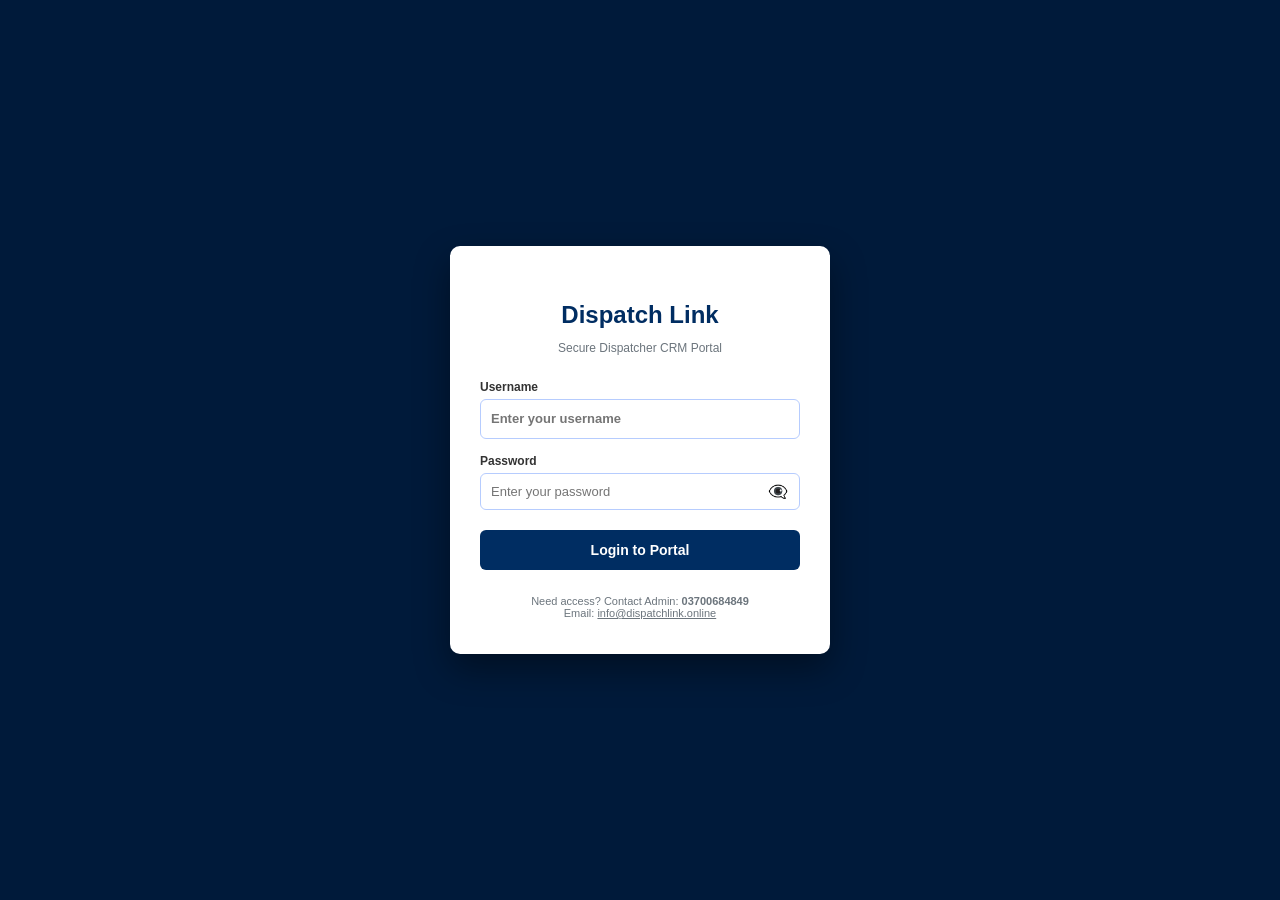
==== index.html @ d145a825 "Update index.html" ====
<!DOCTYPE html>
<html lang="en">
<head>
    <meta charset="UTF-8">
    <meta name="viewport" content="width=device-width, initial-scale=1.0, maximum-scale=1.0, user-scalable=no">
    <title>Dispatch Link | Enterprise CRM</title>
    <!-- Favicon Integration -->
    <link rel="icon" type="image/png" href="https://cdn.jsdelivr.net/gh/mrartist048/fmcsa-control@main/favicon.png">
    <link href="https://fonts.googleapis.com/css2?family=Plus+Jakarta+Sans:wght@400;500;600;700;800&display=swap" rel="stylesheet">
    <style>
        :root {
            --primary: #0284c7;
            --primary-dark: #0369a1;
            --slate-900: #0f172a;
            --slate-800: #1e293b;
            --slate-700: #334155;
            --slate-600: #475569;
            --slate-500: #64748b;
            --slate-200: #e2e8f0;
            --slate-100: #f1f5f9;
            --slate-50: #f8fafc;
            --success: #10b981;
            --danger: #ef4444;
            --warning: #f59e0b;
            --radius-sm: 8px;
            --radius-md: 12px;
            --radius-lg: 16px;
            --shadow-sm: 0 1px 2px 0 rgb(0 0 0 / 0.05);
            --shadow-md: 0 10px 15px -3px rgb(0 0 0 / 0.1), 0 4px 6px -4px rgb(0 0 0 / 0.1);
            --transition: all 0.2s cubic-bezier(0.4, 0, 0.2, 1);
            
            --bg-main: #f8fafc;
            --bg-card: #ffffff;
            --bg-sidebar: #0f172a;
            --text-main: #0f172a;
            --text-muted: #64748b;
            --border-color: #e2e8f0;
            --table-hover: #f1f5f9;
        }

        /* DARK MODE VARIABLES */
        body.dark-mode {
            --bg-main: #090d16;
            --bg-card: #131d31;
            --bg-sidebar: #060911;
            --text-main: #f8fafc;
            --text-muted: #94a3b8;
            --border-color: #1e293b;
            --table-hover: #1b2842;
        }

        * { box-sizing: border-box; }
        
        body { 
            font-family: 'Plus Jakarta Sans', system-ui, -apple-system, sans-serif; 
            background-color: var(--bg-main); 
            color: var(--text-main); 
            margin: 0; 
            padding: 0; 
            height: 100vh; 
            overflow: hidden; 
            transition: background-color 0.3s, color 0.3s;
        }

        .admin-layout { display: flex; height: 100vh; width: 100vw; overflow: hidden; }

        /* SIDEBAR NAVIGATION */
        .sidebar { 
            width: 260px; 
            background: var(--bg-sidebar); 
            color: white; 
            display: flex; 
            flex-direction: column; 
            flex-shrink: 0; 
            box-shadow: 4px 0 25px rgba(0,0,0,0.18); 
            z-index: 100; 
            transition: background-color 0.3s;
        }
        .sidebar-brand { 
            padding: 24px 20px; 
            border-bottom: 1px solid rgba(255,255,255,0.06); 
            display: flex;
            align-items: center;
            gap: 12px;
        }
        .sidebar-brand-logo {
            width: 36px; height: 36px; background: var(--primary); border-radius: 8px;
            display: flex; align-items: center; justify-content: center; font-weight: bold; font-size: 18px; color: white;
        }
        .sidebar-brand h2 { margin: 0; font-size: 16px; font-weight: 800; color: #ffffff; }
        .sidebar-brand span { font-size: 10.5px; color: #38bdf8; font-weight: 700; display: block; margin-top: 2px; text-transform: uppercase; }
        
        .sidebar-menu { padding: 20px 14px 10px 14px; display: flex; flex-direction: column; gap: 4px; overflow-y: auto; flex: 1; }
        .menu-label { font-size: 10px; text-transform: uppercase; letter-spacing: 1px; color: #64748b; padding: 0 12px 6px 12px; font-weight: 800; }
        
        .nav-btn { 
            background: transparent; color: #94a3b8; border: none; padding: 11px 14px; 
            text-align: left; font-size: 13px; font-weight: 600; border-radius: var(--radius-sm); 
            cursor: pointer; display: flex; align-items: center; gap: 10px; transition: var(--transition); width: 100%; 
        }
        .nav-btn:hover { background: rgba(255,255,255,0.05); color: #f8fafc; }
        .nav-btn.active { background: linear-gradient(135deg, var(--primary), var(--primary-dark)); color: white; box-shadow: 0 4px 12px rgba(2,132,199,0.3); font-weight: 700; }

        /* SIDEBAR CALLING STATS WIDGET */
        .sidebar-calling-stats {
            margin: 10px 14px 20px 14px; padding: 16px; background: rgba(255,255,255,0.03); 
            border-radius: var(--radius-sm); border: 1px solid rgba(255,255,255,0.06);
        }
        .sidebar-calling-stats h4 { margin: 0 0 10px 0; font-size: 11px; text-transform: uppercase; letter-spacing: 0.5px; color: #94a3b8; display: flex; justify-content: space-between; align-items: center; }
        .sidebar-stat-row { display: flex; justify-content: space-between; font-size: 12px; margin-bottom: 6px; color: #cbd5e1; font-weight: 500; }
        .sidebar-stat-row span:last-child { font-weight: 700; color: #ffffff; }

        /* MAIN WRAPPER */
        .main-wrapper { flex: 1; display: flex; flex-direction: column; background: var(--bg-main); overflow: hidden; width: 100%; transition: background-color 0.3s; }

        /* TOP HEADER PROFILE BAR */
        .top-header { 
            height: 72px; background: var(--bg-card); border-bottom: 1px solid var(--border-color); 
            display: flex; align-items: center; justify-content: space-between; padding: 0 28px; 
            box-shadow: var(--shadow-sm); flex-shrink: 0; transition: background-color 0.3s, border-color 0.3s;
            position: relative;
        }
        
        .profile-menu-container { position: relative; display: inline-block; }
        
        .profile-trigger-card { 
            display: flex; align-items: center; gap: 12px; background: var(--bg-main); 
            border: 1px solid var(--border-color); padding: 6px 14px 6px 8px; border-radius: 30px; 
            cursor: pointer; transition: var(--transition); 
        }
        .profile-trigger-card:hover { border-color: var(--primary); box-shadow: 0 0 0 3px rgba(2,132,199,0.1); }
        
        .user-avatar { width: 36px; height: 36px; background: var(--primary); color: white; border-radius: 50%; display: flex; align-items: center; justify-content: center; font-weight: 700; font-size: 14px; }
        .user-info .name { font-size: 13px; font-weight: 700; color: var(--text-main); display: flex; align-items: center; gap: 6px; }
        .user-info .role { font-size: 11px; color: var(--text-muted); font-weight: 600; }

        /* DROPDOWN MENU */
        .profile-dropdown-menu {
            display: none; position: absolute; right: 0; top: calc(100% + 8px); 
            background: var(--bg-card); border: 1px solid var(--border-color); 
            box-shadow: var(--shadow-md); border-radius: var(--radius-md); 
            width: 220px; z-index: 1000; overflow: hidden; padding: 6px; animation: fadeIn 0.2s ease-in-out;
        }
        .profile-dropdown-menu.show { display: block; }
        
        @keyframes fadeIn {
            from { opacity: 0; transform: translateY(-6px); }
            to { opacity: 1; transform: translateY(0); }
        }

        .dropdown-item {
            display: flex; align-items: center; gap: 10px; width: 100%; padding: 10px 12px;
            background: transparent; border: none; text-align: left; font-size: 13px; font-weight: 600;
            color: var(--text-main); border-radius: var(--radius-sm); cursor: pointer; transition: var(--transition);
        }
        .dropdown-item:hover { background: var(--table-hover); color: var(--primary); }
        .dropdown-item.danger { color: #dc2626; }
        .dropdown-item.danger:hover { background: #fee2e2; color: #dc2626; }
        .dropdown-divider { height: 1px; background: var(--border-color); margin: 6px 0; }

        /* BODY CONTENT */
        .admin-body { flex: 1; padding: 24px 28px; overflow-y: auto; background: var(--bg-main); transition: background-color 0.3s; }

        .section-title { font-size: 18px; font-weight: 800; color: var(--text-main); margin: 0 0 4px 0; letter-spacing: -0.3px; }
        .section-desc { font-size: 12.5px; color: var(--text-muted); margin: 0 0 20px 0; font-weight: 500; }

        /* SCANNER CARD & SETTINGS SECTION */
        .scanner-card, .settings-card {
            background: var(--bg-card); border: 1px solid var(--border-color); border-radius: var(--radius-md); padding: 20px 24px; box-shadow: var(--shadow-sm); margin-bottom: 20px; transition: background-color 0.3s, border-color 0.3s;
        }
        .scraper-control-bar { display: flex; align-items: flex-end; gap: 16px; margin-bottom: 16px; flex-wrap: wrap; }
        .input-field { display: flex; flex-direction: column; width: 220px; }
        label { margin-bottom: 6px; font-weight: 700; font-size: 12px; color: var(--text-main); }
        input[type="number"], input[type="text"], select, textarea { 
            width: 100%; padding: 10px 14px; border: 1.5px solid var(--border-color); border-radius: var(--radius-sm); 
            outline: none; font-size: 13.5px; font-weight: 600; color: var(--text-main); background: var(--bg-card); transition: var(--transition); 
        }
        input[type="number"], input[type="text"], select { height: 40px; }
        input:focus, select:focus, textarea:focus { border-color: var(--primary); box-shadow: 0 0 0 3px rgba(2, 132, 199, 0.12); }

        .btn-start { background-color: var(--primary); color: white; border: none; padding: 0 20px; height: 40px; border-radius: var(--radius-sm); font-weight: 700; cursor: pointer; transition: var(--transition); display: inline-flex; align-items: center; gap: 6px; font-size: 13.5px; }
        .btn-start:hover { background-color: var(--primary-dark); }
        .btn-stop { background-color: var(--danger); color: white; border: none; padding: 0 20px; height: 40px; border-radius: var(--radius-sm); font-weight: 700; cursor: pointer; display: none; }
        .btn-download { background-color: var(--success); color: white; border: none; padding: 0 20px; height: 40px; border-radius: var(--radius-sm); font-weight: 700; cursor: pointer; display: none; }

        .action-sub-links { display: flex; gap: 10px; margin-bottom: 16px; flex-wrap: wrap; }
        
        #status { font-weight: 600; font-size: 13px; padding: 12px 16px; background: var(--bg-card); border: 1px solid var(--border-color); border-radius: var(--radius-sm); color: var(--text-main); border-left: 4px solid var(--primary); }

        /* DATA TABLE CARD */
        .table-card {
            background: var(--bg-card); border: 1px solid var(--border-color); border-radius: var(--radius-md); box-shadow: var(--shadow-sm); overflow: hidden; margin-bottom: 30px; transition: background-color 0.3s, border-color 0.3s;
        }
        .table-responsive { width: 100%; overflow-x: auto; }
        table.table { width: 100%; border-collapse: collapse; text-align: left; white-space: nowrap; }
        th, td { padding: 14px 16px; border-bottom: 1px solid var(--border-color); font-size: 13px; vertical-align: middle; color: var(--text-main); }
        th { background-color: var(--border-color); color: var(--text-muted); font-weight: 700; text-transform: uppercase; letter-spacing: 0.5px; font-size: 11px; }
        tr:hover td { background-color: var(--table-hover); }

        .badge { padding: 4px 10px; border-radius: 20px; font-size: 11px; font-weight: 700; display: inline-block; text-transform: uppercase; }
        .badge-active { background-color: #dcfce7; color: #166534; border: 1px solid #bbf7d0; }

        /* REMARKS TEXTAREA STYLING */
        .remarks-input-field { 
            width: 100% !important; height: 38px !important; border: 1.5px solid var(--border-color) !important; border-radius: var(--radius-sm) !important; 
            padding: 6px 10px !important; font-size: 12px !important; background: var(--bg-card) !important; color: var(--text-main) !important; resize: none !important;
            font-family: monospace !important; overflow: hidden !important; transition: height 0.25s ease-in-out, border-color 0.2s; 
        }
        .remarks-input-field:focus { height: 120px !important; border-color: var(--primary) !important; outline: none !important; overflow-y: auto !important; }

        /* FOOTER BRANDING */
        .app-footer {
            padding: 16px 28px; background: var(--bg-card); border-top: 1px solid var(--border-color); display: flex; justify-content: space-between; align-items: center; font-size: 12px; color: var(--text-muted); font-weight: 500; flex-shrink: 0; transition: background-color 0.3s;
        }

        /* SIDE DRAWERS */
        .side-drawer {
            position: fixed; top: 0; right: -420px; width: 400px; height: 100%; background: var(--bg-card); color: var(--text-main); box-shadow: -5px 0 25px rgba(0,0,0,0.15); z-index: 999999; transition: right 0.3s cubic-bezier(0.4, 0, 0.2, 1); padding: 24px; box-sizing: border-box; display: flex; flex-direction: column;
        }
        .side-drawer.open { right: 0; }
    </style>
</head>
<body>

<div class="admin-layout">
    <!-- SIDEBAR NAVIGATION MENU -->
    <div class="sidebar">
        <div class="sidebar-brand">
            <div class="sidebar-brand-logo">DL</div>
            <div>
                <h2>Dispatch Link</h2>
                <span>Lead Processor & CRM</span>
            </div>
        </div>

        <div class="sidebar-menu">
            <div class="menu-label">Main Menu</div>
            <button class="nav-btn active" onclick="switchTab('scannerTab')" id="menuScannerBtn"><span>🏠</span> Dashboard</button>
            <button class="nav-btn" onclick="switchTab('emailTemplatesTab')" id="menuEmailBtn"><span>✉️</span> Email Templates</button>
            <button class="nav-btn" onclick="toggleHistoryDrawerCustom()"><span>📜</span> History</button>
            <button class="nav-btn" onclick="toggleFollowUpDrawerCustom()"><span>📅</span> Follow-Ups</button>
            <button class="nav-btn" onclick="switchTab('settingsTab')" id="menuSettingsBtn"><span>⚙️</span> Settings</button>
        </div>

        <!-- SIDEBAR CALLING STATS WIDGET -->
        <div class="sidebar-calling-stats">
            <h4><span>📞 Shift Calling Summary</span> <button onclick="openCallingDetailModal()" style="background:none; border:none; color:#38bdf8; cursor:pointer; font-size:11px; font-weight:bold;">View</button></h4>
            <div class="sidebar-stat-row"><span>Total Calls Today:</span> <span id="sidebarTotalCallsCount">0</span></div>
            <div class="sidebar-stat-row"><span>Status:</span> <span style="color: #4ade80;">Active Shift</span></div>
        </div>
    </div>

    <!-- MAIN WRAPPER CONTAINER -->
    <div class="main-wrapper">
        <!-- TOP PROFILE & PREMIUM DROPDOWN BAR -->
        <div class="top-header">
            <div style="font-size: 14px; font-weight: 700; color: var(--text-muted);">
                Enterprise Dispatch CRM
            </div>

            <!-- PREMIUM PROFILE DROPDOWN MENU -->
            <div class="profile-menu-container">
                <div class="profile-trigger-card" onclick="toggleProfileDropdown(event)">
                    <div class="user-avatar" id="sidebarAvatarIcon">N</div>
                    <div class="user-info">
                        <div class="name"><span id="sidebarAgentName">Agent</span> ▾</div>
                        <div class="role">Active Dispatcher</div>
                    </div>
                </div>

                <div id="profileDropdownMenu" class="profile-dropdown-menu">
                    <button class="dropdown-item" onclick="switchTab('settingsTab'); closeProfileDropdown();">
                        <span>⚙️</span> Account Settings
                    </button>
                    <button class="dropdown-item" onclick="openAdminPanelPrompt(); closeProfileDropdown();">
                        <span>👑</span> Admin Panel
                    </button>
                    <div class="dropdown-divider"></div>
                    <button class="dropdown-item danger" onclick="logoutUser(); closeProfileDropdown();">
                        <span>🚪</span> Secure Logout
                    </button>
                </div>
            </div>
        </div>

        <!-- DASHBOARD BODY CONTENT -->
        <div class="admin-body">
            
            <!-- TAB 1: SCANNER & DASHBOARD -->
            <div id="scannerTabContent">
                <h1 class="section-title">MC Range Scanner</h1>
                <p class="section-desc">Scan and manage MC numbers with advanced filtering and CRM tools.</p>

                <!-- SCANNER CARD -->
                <div class="scanner-card">
                    <div class="scraper-control-bar">
                        <div class="input-field">
                            <label>Starting MC Number</label>
                            <input type="number" id="startMc" value="0">
                        </div>
                        <div class="input-field">
                            <label>Ending MC Number</label>
                            <input type="number" id="endMc" value="0">
                        </div>
                        <div>
                            <button class="btn-start" id="startBtn" onclick="startScraping()"><span>🚀</span> Start Scanning</button>
                            <button class="btn-stop" id="stopBtn" onclick="stopScraping()" style="display:none;"><span>⏹️</span> Stop</button>
                        </div>
                    </div>

                    <div class="action-sub-links">
                        <button class="sub-link-btn btn-download" id="downloadBtn" onclick="downloadCSV()"><span>📥</span> Download Excel/CSV</button>
                    </div>

                    <div id="status">Status: Enter range and click Start.</div>
                </div>

                <!-- ADVANCED FILTER TOOLBAR -->
                <div id="advancedFilterInjector"></div>

                <!-- EMAIL PROPOSAL PANEL INJECTOR -->
                <div id="emailProposalInjector"></div>

                <!-- DATA TABLE CARD -->
                <div class="table-card">
                    <div class="table-responsive">
                        <table class="table">
                            <thead>
                                <tr>
                                    <th>MC Number</th>
                                    <th>USDOT</th>
                                    <th>Company Name</th>
                                    <th>Entity Type</th>
                                    <th>Operating Status</th>
                                    <th>Phone</th>
                                    <th>Address</th>
                                    <th>Email</th>
                                    <th>Power Units</th>
                                    <th id="vehicleTypeHeaderCol">Vehicles</th>
                                    <th id="remarksHeaderCol" class="remarks-cell-container">Remarks</th>
                                    <th id="followUpHeaderCol">Action</th>
                                </tr>
                            </thead>
                            <tbody id="resultsTable">
                                <tr><td colspan="12" style="text-align:center; color:var(--text-muted); padding: 30px; font-style: italic;">No data loaded yet.</td></tr>
                            </tbody>
                        </table>
                    </div>
                </div>
            </div>

            <!-- TAB 2: EMAIL TEMPLATES TAB -->
            <div id="emailTemplatesTabContent" style="display: none;">
                <h1 class="section-title">Email Proposal Templates</h1>
                <p class="section-desc">Manage and save professional email proposals to send directly to carriers and dispatch leads.</p>

                <div class="settings-card" style="max-width: 800px;">
                    <h3 style="margin-top: 0; color: var(--primary); font-size: 16px; border-bottom: 1px solid var(--border-color); padding-bottom: 10px;">✉️ Setup Dispatch Proposal Template</h3>
                    
                    <div style="margin-bottom: 16px;">
                        <label for="emailTemplateSubject">Email Subject Line:</label>
                        <input type="text" id="emailTemplateSubject" placeholder="e.g., Profitable Truck Dispatch Services for [Company Name]" style="margin-top: 6px;">
                    </div>

                    <div style="margin-bottom: 16px;">
                        <label for="emailTemplateBody">Email Message Body:</label>
                        <textarea id="emailTemplateBody" rows="7" placeholder="Write your proposal here... Use tags like {company_name}, {mc_number}, {phone}" style="margin-top: 6px; resize: vertical; font-family: inherit;"></textarea>
                    </div>

                    <div style="display: flex; gap: 10px;">
                        <button onclick="saveCustomEmailTemplate()" class="btn-start" style="height: 38px; font-size: 13px;">Save Template</button>
                        <button onclick="loadDefaultEmailTemplate()" style="background: var(--slate-600); color: white; border: none; padding: 0 16px; height: 38px; border-radius: var(--radius-sm); font-weight: bold; cursor: pointer; font-size: 13px;">Reset Default</button>
                    </div>
                </div>
            </div>

            <!-- TAB 3: SETTINGS PANEL -->
            <div id="settingsTabContent" style="display: none;">
                <h1 class="section-title">App Settings & Preferences</h1>
                <p class="section-desc">Customize your agent profile, display themes, and workspace preferences.</p>

                <div class="settings-card" style="max-width: 600px;">
                    <h3 style="margin-top: 0; color: var(--primary); font-size: 16px; border-bottom: 1px solid var(--border-color); padding-bottom: 10px;">👤 Agent Profile Settings</h3>
                    <div style="margin-bottom: 16px;">
                        <label for="agentNameInput">Agent Name:</label>
                        <input type="text" id="agentNameInput" placeholder="Enter your full name..." style="margin-top: 6px;">
                    </div>
                    <button onclick="saveAgentProfileSettings()" class="btn-start" style="height: 38px; font-size: 13px;">Save Name</button>
                </div>

                <div class="settings-card" style="max-width: 600px; margin-top: 20px;">
                    <h3 style="margin-top: 0; color: var(--primary); font-size: 16px; border-bottom: 1px solid var(--border-color); padding-bottom: 10px;">🎨 Theme Appearance</h3>
                    <div style="display: flex; align-items: center; justify-content: space-between; margin-top: 14px;">
                        <div>
                            <div style="font-weight: 700; font-size: 14px;">Dark Mode Theme</div>
                            <div style="font-size: 12px; color: var(--text-muted);">Switch between light and dark UI themes for comfortable night dispatching.</div>
                        </div>
                        <button onclick="toggleDarkModeTheme()" id="darkModeToggleBtn" style="background: var(--primary); color: white; border: none; padding: 10px 18px; border-radius: var(--radius-sm); font-weight: bold; cursor: pointer; font-size: 13px;">🌙 Enable Dark Mode</button>
                    </div>
                </div>
            </div>

        </div>

        <!-- FOOTER BAR -->
        <div class="app-footer">
            <span>© 2026 Dispatch Link. All rights reserved.</span>
            <span id="devCreditTag">Developed by <b>Mr. Nauman (Ph: 03700684849)</b></span>
        </div>
    </div>
</div>

<!-- HISTORY DRAWER -->
<div id="dlHistoryDrawer" class="side-drawer">
    <div style="display: flex; justify-content: space-between; align-items: center; border-bottom: 2px solid var(--primary); padding-bottom: 12px; margin-bottom: 15px;">
        <h3 style="color: var(--primary); margin: 0; font-size: 18px;">Saved Sheets History</h3>
        <button onclick="toggleHistoryDrawerCustom()" style="background: none; border: none; font-size: 22px; cursor: pointer; color: var(--text-muted); font-weight: bold;">&times;</button>
    </div>
    <div id="drawerHistoryList" style="flex: 1; overflow-y: auto;">
        <div style="text-align:center; color:var(--text-muted); padding:30px; font-style:italic;">No saved sheet history found.</div>
    </div>
</div>

<!-- FOLLOW-UP DRAWER -->
<div id="dlFollowUpDrawer" class="side-drawer">
    <div style="display: flex; justify-content: space-between; align-items: center; border-bottom: 2px solid var(--info); padding-bottom: 12px; margin-bottom: 15px;">
        <h3 style="color: var(--info); margin: 0; font-size: 18px;">📅 Follow-Up Pipeline</h3>
        <button onclick="toggleFollowUpDrawerCustom()" style="background: none; border: none; font-size: 22px; cursor: pointer; color: var(--text-muted); font-weight: bold;">&times;</button>
    </div>
    <div style="display: flex; gap: 6px; margin-bottom: 8px;">
        <button onclick="filterFollowUpsByDate('today')" id="fubtnToday" style="flex: 1; background: var(--info); color: white; border: none; padding: 6px; font-size: 11px; font-weight: bold; border-radius: 4px; cursor: pointer;">📅 Today</button>
        <button onclick="filterFollowUpsByDate('all')" id="fubtnAll" style="flex: 1; background: #e2eafc; color: var(--primary); border: 1px solid #b6ccfe; padding: 6px; font-size: 11px; font-weight: bold; border-radius: 4px; cursor: pointer;">📋 All</button>
    </div>
    <div style="display: flex; gap: 6px; margin-bottom: 10px; align-items: center;">
        <input type="text" id="followUpSearchInput" placeholder="🔍 Search MC, Name, Phone..." style="flex: 1; padding: 8px; font-size: 12px; border: 1.5px solid var(--border-color); border-radius: var(--radius-sm); background: var(--bg-card); color: var(--text-main);" oninput="renderFollowUpItems()">
        <button onclick="clearFollowUpFilters()" style="background: #e2eafc; border: 1px solid #b6ccfe; color: var(--primary); padding: 7px 10px; font-size: 11px; font-weight: bold; border-radius: 4px; cursor: pointer;" title="Clear Filters">🔄</button>
    </div>
    <div style="margin-bottom: 12px;">
        <button onclick="downloadFollowUpsCSV()" style="background: var(--success); color: white; border: none; padding: 6px 14px; font-weight: bold; font-size: 12px; border-radius: var(--radius-sm); cursor: pointer; width: 100%;">📥 Download Follow-Ups Sheet</button>
    </div>
    <div id="drawerFollowUpList" style="flex: 1; overflow-y: auto;">
        <div style="text-align:center; color:var(--text-muted); padding:30px; font-style:italic;">No active follow-up leads found.</div>
    </div>
</div>

<!-- FLOATING NAV BUTTONS -->
<div id="dlFloatingNavPanel" style="position: fixed; bottom: 30px; right: 30px; z-index: 999999; display: flex; flex-direction: column; gap: 10px;">
    <button id="dlScrollUpBtn" onclick="scrollToTopScreen()" title="Scroll to Top" style="background: var(--primary); color: white; border: none; width: 45px; height: 45px; border-radius: 50%; box-shadow: 0 6px 16px rgba(2,132,199,0.35); cursor: pointer; font-size: 18px; font-weight: bold; display: none; align-items: center; justify-content: center;">⬆️</button>
    <button id="dlScrollDownBtn" onclick="scrollToLastCalledLead()" title="Scroll to Last Called Lead" style="background: #17a2b8; color: white; border: none; width: 45px; height: 45px; border-radius: 50%; box-shadow: 0 6px 16px rgba(23,162,184,0.35); cursor: pointer; font-size: 18px; font-weight: bold; display: none; align-items: center; justify-content: center;">⬇️</button>
</div>

<script>
    function switchTab(tabId) {
        document.getElementById('scannerTabContent').style.display = tabId === 'scannerTab' ? 'block' : 'none';
        document.getElementById('emailTemplatesTabContent').style.display = tabId === 'emailTemplatesTab' ? 'block' : 'none';
        document.getElementById('settingsTabContent').style.display = tabId === 'settingsTab' ? 'block' : 'none';
        
        document.getElementById('menuScannerBtn').classList.toggle('active', tabId === 'scannerTab');
        document.getElementById('menuEmailBtn').classList.toggle('active', tabId === 'emailTemplatesTab');
        document.getElementById('menuSettingsBtn').classList.toggle('active', tabId === 'settingsTab');
    }

    // Custom Robust Drawer Toggle Handlers
    function toggleHistoryDrawerCustom() {
        const drawer = document.getElementById('dlHistoryDrawer');
        drawer.classList.toggle('open');
        // Also call original core function if available
        if(typeof toggleHistoryDrawer === 'function' && drawer.classList.contains('open')) {
            try { toggleHistoryDrawer(); } catch(e){}
        }
        checkHistoryContent();
    }

    function toggleFollowUpDrawerCustom() {
        const drawer = document.getElementById('dlFollowUpDrawer');
        drawer.classList.toggle('open');
        if(typeof toggleFollowUpDrawer === 'function' && drawer.classList.contains('open')) {
            try { toggleFollowUpDrawer(); } catch(e){}
        }
        checkFollowUpContent();
    }

    function checkHistoryContent() {
        const historyList = document.getElementById('drawerHistoryList');
        if(historyList && historyList.children.length === 0) {
            historyList.innerHTML = `<div style="text-align:center; color:var(--text-muted); padding:30px; font-style:italic;">No saved sheet history found.</div>`;
        }
    }

    function checkFollowUpContent() {
        const fuList = document.getElementById('drawerFollowUpList');
        if(fuList && fuList.children.length === 0) {
            fuList.innerHTML = `<div style="text-align:center; color:var(--text-muted); padding:30px; font-style:italic;">No active follow-up leads found.</div>`;
        }
    }

    function toggleDarkModeTheme() {
        const isDark = document.body.classList.toggle('dark-mode');
        const btn = document.getElementById('darkModeToggleBtn');
        if(btn) btn.textContent = isDark ? '☀️ Enable Light Mode' : '🌙 Enable Dark Mode';
        localStorage.setItem('dispatchLinkDarkMode', isDark ? 'enabled' : 'disabled');
    }

    function saveAgentProfileSettings() {
        const nameVal = document.getElementById('agentNameInput').value.trim();
        if(nameVal) {
            document.getElementById('sidebarAgentName').textContent = nameVal;
            document.getElementById('sidebarAvatarIcon').textContent = nameVal.charAt(0).toUpperCase();
            localStorage.setItem('dispatchLinkAgentName', nameVal);
            alert('Agent name updated successfully!');
        } else {
            alert('Please enter a valid name.');
        }
    }

    function saveCustomEmailTemplate() {
        const subject = document.getElementById('emailTemplateSubject').value;
        const body = document.getElementById('emailTemplateBody').value;
        localStorage.setItem('dispatchLinkEmailSubject', subject);
        localStorage.setItem('dispatchLinkEmailBody', body);
        alert('Email proposal template saved successfully!');
    }

    function loadDefaultEmailTemplate() {
        const defaultSub = "Profitable Truck Dispatch Services & High Paying Loads";
        const defaultBody = "Hello,\n\nWe noticed your MC number and would love to help you find top-paying loads with minimal hassle. Let's grow your trucking business together.\n\nBest Regards,\nDispatch Team";
        document.getElementById('emailTemplateSubject').value = defaultSub;
        document.getElementById('emailTemplateBody').value = defaultBody;
        saveCustomEmailTemplate();
    }

    // Profile Dropdown Toggle Logic
    function toggleProfileDropdown(event) {
        event.stopPropagation();
        const menu = document.getElementById('profileDropdownMenu');
        menu.classList.toggle('show');
    }

    function closeProfileDropdown() {
        const menu = document.getElementById('profileDropdownMenu');
        if(menu) menu.classList.remove('show');
    }

    window.addEventListener('click', () => {
        closeProfileDropdown();
    });

    window.addEventListener('DOMContentLoaded', () => {
        if(localStorage.getItem('dispatchLinkDarkMode') === 'enabled') {
            document.body.classList.add('dark-mode');
            const btn = document.getElementById('darkModeToggleBtn');
            if(btn) btn.textContent = '☀️ Enable Light Mode';
        } else {
            document.body.classList.remove('dark-mode');
            const btn = document.getElementById('darkModeToggleBtn');
            if(btn) btn.textContent = '🌙 Enable Dark Mode';
        }

        const savedName = localStorage.getItem('dispatchLinkAgentName');
        if(savedName) {
            document.getElementById('sidebarAgentName').textContent = savedName;
            document.getElementById('sidebarAvatarIcon').textContent = savedName.charAt(0).toUpperCase();
            const nameInput = document.getElementById('agentNameInput');
            if(nameInput) nameInput.value = savedName;
        }

        const savedSub = localStorage.getItem('dispatchLinkEmailSubject');
        const savedBody = localStorage.getItem('dispatchLinkEmailBody');
        if(savedSub && savedBody) {
            document.getElementById('emailTemplateSubject').value = savedSub;
            document.getElementById('emailTemplateBody').value = savedBody;
        } else {
            loadDefaultEmailTemplate();
        }
    });
</script>
<script src="scraper-core.js"></script>
</body>
</html>
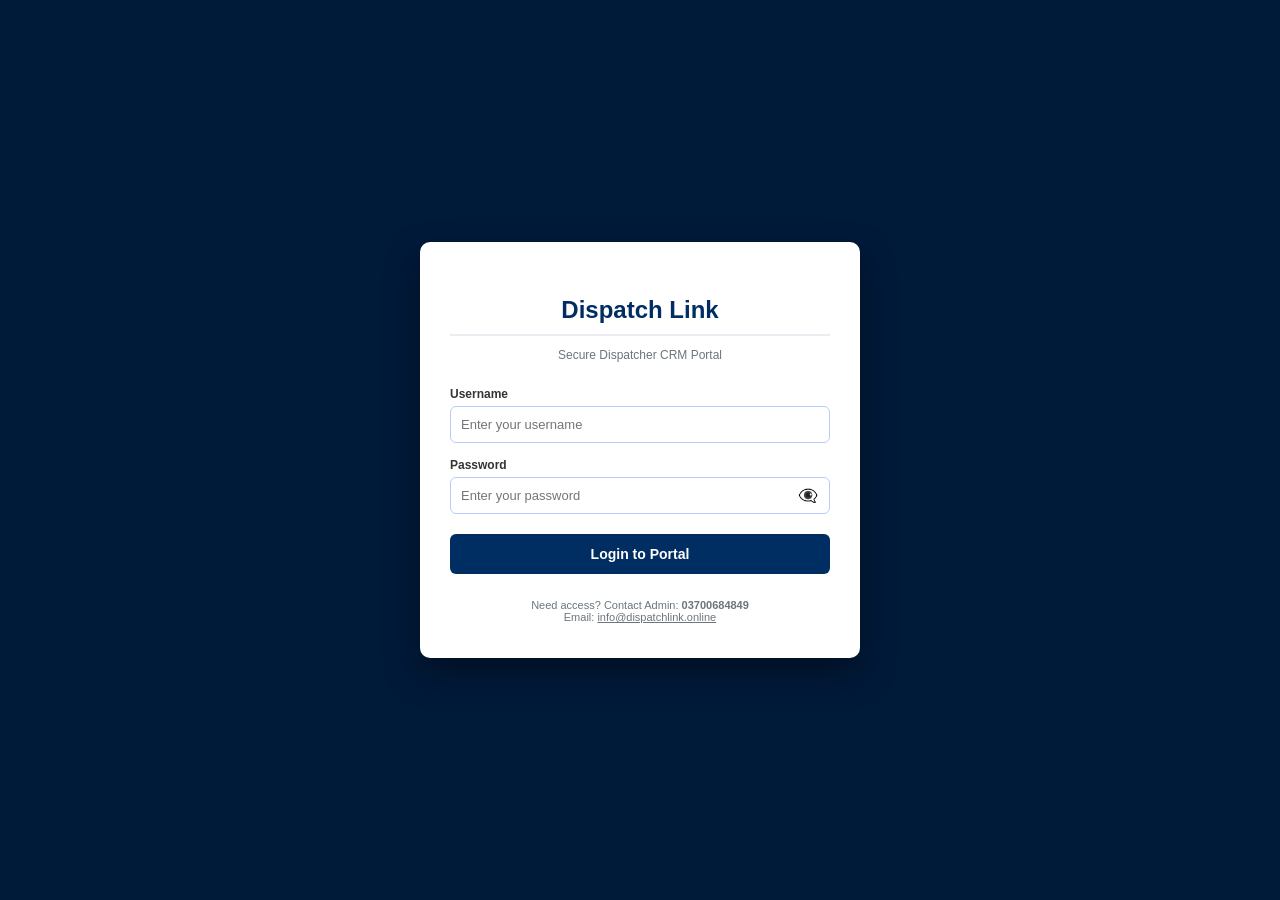
==== commit 2b17f42a: "Update index.html" ====
--- a/index.html
+++ b/index.html
@@ -2,578 +2,69 @@
 <html lang="en">
 <head>
     <meta charset="UTF-8">
-    <meta name="viewport" content="width=device-width, initial-scale=1.0, maximum-scale=1.0, user-scalable=no">
-    <title>Dispatch Link | Enterprise CRM</title>
-    <!-- Favicon Integration -->
-    <link rel="icon" type="image/png" href="https://cdn.jsdelivr.net/gh/mrartist048/fmcsa-control@main/favicon.png">
-    <link href="https://fonts.googleapis.com/css2?family=Plus+Jakarta+Sans:wght@400;500;600;700;800&display=swap" rel="stylesheet">
+    <title>Dispatch Link</title>
     <style>
-        :root {
-            --primary: #0284c7;
-            --primary-dark: #0369a1;
-            --slate-900: #0f172a;
-            --slate-800: #1e293b;
-            --slate-700: #334155;
-            --slate-600: #475569;
-            --slate-500: #64748b;
-            --slate-200: #e2e8f0;
-            --slate-100: #f1f5f9;
-            --slate-50: #f8fafc;
-            --success: #10b981;
-            --danger: #ef4444;
-            --warning: #f59e0b;
-            --radius-sm: 8px;
-            --radius-md: 12px;
-            --radius-lg: 16px;
-            --shadow-sm: 0 1px 2px 0 rgb(0 0 0 / 0.05);
-            --shadow-md: 0 10px 15px -3px rgb(0 0 0 / 0.1), 0 4px 6px -4px rgb(0 0 0 / 0.1);
-            --transition: all 0.2s cubic-bezier(0.4, 0, 0.2, 1);
-            
-            --bg-main: #f8fafc;
-            --bg-card: #ffffff;
-            --bg-sidebar: #0f172a;
-            --text-main: #0f172a;
-            --text-muted: #64748b;
-            --border-color: #e2e8f0;
-            --table-hover: #f1f5f9;
-        }
-
-        /* DARK MODE VARIABLES */
-        body.dark-mode {
-            --bg-main: #090d16;
-            --bg-card: #131d31;
-            --bg-sidebar: #060911;
-            --text-main: #f8fafc;
-            --text-muted: #94a3b8;
-            --border-color: #1e293b;
-            --table-hover: #1b2842;
-        }
-
-        * { box-sizing: border-box; }
-        
-        body { 
-            font-family: 'Plus Jakarta Sans', system-ui, -apple-system, sans-serif; 
-            background-color: var(--bg-main); 
-            color: var(--text-main); 
-            margin: 0; 
-            padding: 0; 
-            height: 100vh; 
-            overflow: hidden; 
-            transition: background-color 0.3s, color 0.3s;
-        }
-
-        .admin-layout { display: flex; height: 100vh; width: 100vw; overflow: hidden; }
-
-        /* SIDEBAR NAVIGATION */
-        .sidebar { 
-            width: 260px; 
-            background: var(--bg-sidebar); 
-            color: white; 
-            display: flex; 
-            flex-direction: column; 
-            flex-shrink: 0; 
-            box-shadow: 4px 0 25px rgba(0,0,0,0.18); 
-            z-index: 100; 
-            transition: background-color 0.3s;
-        }
-        .sidebar-brand { 
-            padding: 24px 20px; 
-            border-bottom: 1px solid rgba(255,255,255,0.06); 
-            display: flex;
-            align-items: center;
-            gap: 12px;
-        }
-        .sidebar-brand-logo {
-            width: 36px; height: 36px; background: var(--primary); border-radius: 8px;
-            display: flex; align-items: center; justify-content: center; font-weight: bold; font-size: 18px; color: white;
-        }
-        .sidebar-brand h2 { margin: 0; font-size: 16px; font-weight: 800; color: #ffffff; }
-        .sidebar-brand span { font-size: 10.5px; color: #38bdf8; font-weight: 700; display: block; margin-top: 2px; text-transform: uppercase; }
-        
-        .sidebar-menu { padding: 20px 14px 10px 14px; display: flex; flex-direction: column; gap: 4px; overflow-y: auto; flex: 1; }
-        .menu-label { font-size: 10px; text-transform: uppercase; letter-spacing: 1px; color: #64748b; padding: 0 12px 6px 12px; font-weight: 800; }
-        
-        .nav-btn { 
-            background: transparent; color: #94a3b8; border: none; padding: 11px 14px; 
-            text-align: left; font-size: 13px; font-weight: 600; border-radius: var(--radius-sm); 
-            cursor: pointer; display: flex; align-items: center; gap: 10px; transition: var(--transition); width: 100%; 
-        }
-        .nav-btn:hover { background: rgba(255,255,255,0.05); color: #f8fafc; }
-        .nav-btn.active { background: linear-gradient(135deg, var(--primary), var(--primary-dark)); color: white; box-shadow: 0 4px 12px rgba(2,132,199,0.3); font-weight: 700; }
-
-        /* SIDEBAR CALLING STATS WIDGET */
-        .sidebar-calling-stats {
-            margin: 10px 14px 20px 14px; padding: 16px; background: rgba(255,255,255,0.03); 
-            border-radius: var(--radius-sm); border: 1px solid rgba(255,255,255,0.06);
-        }
-        .sidebar-calling-stats h4 { margin: 0 0 10px 0; font-size: 11px; text-transform: uppercase; letter-spacing: 0.5px; color: #94a3b8; display: flex; justify-content: space-between; align-items: center; }
-        .sidebar-stat-row { display: flex; justify-content: space-between; font-size: 12px; margin-bottom: 6px; color: #cbd5e1; font-weight: 500; }
-        .sidebar-stat-row span:last-child { font-weight: 700; color: #ffffff; }
-
-        /* MAIN WRAPPER */
-        .main-wrapper { flex: 1; display: flex; flex-direction: column; background: var(--bg-main); overflow: hidden; width: 100%; transition: background-color 0.3s; }
-
-        /* TOP HEADER PROFILE BAR */
-        .top-header { 
-            height: 72px; background: var(--bg-card); border-bottom: 1px solid var(--border-color); 
-            display: flex; align-items: center; justify-content: space-between; padding: 0 28px; 
-            box-shadow: var(--shadow-sm); flex-shrink: 0; transition: background-color 0.3s, border-color 0.3s;
-            position: relative;
-        }
-        
-        .profile-menu-container { position: relative; display: inline-block; }
-        
-        .profile-trigger-card { 
-            display: flex; align-items: center; gap: 12px; background: var(--bg-main); 
-            border: 1px solid var(--border-color); padding: 6px 14px 6px 8px; border-radius: 30px; 
-            cursor: pointer; transition: var(--transition); 
-        }
-        .profile-trigger-card:hover { border-color: var(--primary); box-shadow: 0 0 0 3px rgba(2,132,199,0.1); }
-        
-        .user-avatar { width: 36px; height: 36px; background: var(--primary); color: white; border-radius: 50%; display: flex; align-items: center; justify-content: center; font-weight: 700; font-size: 14px; }
-        .user-info .name { font-size: 13px; font-weight: 700; color: var(--text-main); display: flex; align-items: center; gap: 6px; }
-        .user-info .role { font-size: 11px; color: var(--text-muted); font-weight: 600; }
-
-        /* DROPDOWN MENU */
-        .profile-dropdown-menu {
-            display: none; position: absolute; right: 0; top: calc(100% + 8px); 
-            background: var(--bg-card); border: 1px solid var(--border-color); 
-            box-shadow: var(--shadow-md); border-radius: var(--radius-md); 
-            width: 220px; z-index: 1000; overflow: hidden; padding: 6px; animation: fadeIn 0.2s ease-in-out;
-        }
-        .profile-dropdown-menu.show { display: block; }
-        
-        @keyframes fadeIn {
-            from { opacity: 0; transform: translateY(-6px); }
-            to { opacity: 1; transform: translateY(0); }
-        }
-
-        .dropdown-item {
-            display: flex; align-items: center; gap: 10px; width: 100%; padding: 10px 12px;
-            background: transparent; border: none; text-align: left; font-size: 13px; font-weight: 600;
-            color: var(--text-main); border-radius: var(--radius-sm); cursor: pointer; transition: var(--transition);
-        }
-        .dropdown-item:hover { background: var(--table-hover); color: var(--primary); }
-        .dropdown-item.danger { color: #dc2626; }
-        .dropdown-item.danger:hover { background: #fee2e2; color: #dc2626; }
-        .dropdown-divider { height: 1px; background: var(--border-color); margin: 6px 0; }
-
-        /* BODY CONTENT */
-        .admin-body { flex: 1; padding: 24px 28px; overflow-y: auto; background: var(--bg-main); transition: background-color 0.3s; }
-
-        .section-title { font-size: 18px; font-weight: 800; color: var(--text-main); margin: 0 0 4px 0; letter-spacing: -0.3px; }
-        .section-desc { font-size: 12.5px; color: var(--text-muted); margin: 0 0 20px 0; font-weight: 500; }
-
-        /* SCANNER CARD & SETTINGS SECTION */
-        .scanner-card, .settings-card {
-            background: var(--bg-card); border: 1px solid var(--border-color); border-radius: var(--radius-md); padding: 20px 24px; box-shadow: var(--shadow-sm); margin-bottom: 20px; transition: background-color 0.3s, border-color 0.3s;
-        }
-        .scraper-control-bar { display: flex; align-items: flex-end; gap: 16px; margin-bottom: 16px; flex-wrap: wrap; }
-        .input-field { display: flex; flex-direction: column; width: 220px; }
-        label { margin-bottom: 6px; font-weight: 700; font-size: 12px; color: var(--text-main); }
-        input[type="number"], input[type="text"], select, textarea { 
-            width: 100%; padding: 10px 14px; border: 1.5px solid var(--border-color); border-radius: var(--radius-sm); 
-            outline: none; font-size: 13.5px; font-weight: 600; color: var(--text-main); background: var(--bg-card); transition: var(--transition); 
-        }
-        input[type="number"], input[type="text"], select { height: 40px; }
-        input:focus, select:focus, textarea:focus { border-color: var(--primary); box-shadow: 0 0 0 3px rgba(2, 132, 199, 0.12); }
-
-        .btn-start { background-color: var(--primary); color: white; border: none; padding: 0 20px; height: 40px; border-radius: var(--radius-sm); font-weight: 700; cursor: pointer; transition: var(--transition); display: inline-flex; align-items: center; gap: 6px; font-size: 13.5px; }
-        .btn-start:hover { background-color: var(--primary-dark); }
-        .btn-stop { background-color: var(--danger); color: white; border: none; padding: 0 20px; height: 40px; border-radius: var(--radius-sm); font-weight: 700; cursor: pointer; display: none; }
-        .btn-download { background-color: var(--success); color: white; border: none; padding: 0 20px; height: 40px; border-radius: var(--radius-sm); font-weight: 700; cursor: pointer; display: none; }
-
-        .action-sub-links { display: flex; gap: 10px; margin-bottom: 16px; flex-wrap: wrap; }
-        
-        #status { font-weight: 600; font-size: 13px; padding: 12px 16px; background: var(--bg-card); border: 1px solid var(--border-color); border-radius: var(--radius-sm); color: var(--text-main); border-left: 4px solid var(--primary); }
-
-        /* DATA TABLE CARD */
-        .table-card {
-            background: var(--bg-card); border: 1px solid var(--border-color); border-radius: var(--radius-md); box-shadow: var(--shadow-sm); overflow: hidden; margin-bottom: 30px; transition: background-color 0.3s, border-color 0.3s;
-        }
-        .table-responsive { width: 100%; overflow-x: auto; }
-        table.table { width: 100%; border-collapse: collapse; text-align: left; white-space: nowrap; }
-        th, td { padding: 14px 16px; border-bottom: 1px solid var(--border-color); font-size: 13px; vertical-align: middle; color: var(--text-main); }
-        th { background-color: var(--border-color); color: var(--text-muted); font-weight: 700; text-transform: uppercase; letter-spacing: 0.5px; font-size: 11px; }
-        tr:hover td { background-color: var(--table-hover); }
-
-        .badge { padding: 4px 10px; border-radius: 20px; font-size: 11px; font-weight: 700; display: inline-block; text-transform: uppercase; }
-        .badge-active { background-color: #dcfce7; color: #166534; border: 1px solid #bbf7d0; }
-
-        /* REMARKS TEXTAREA STYLING */
-        .remarks-input-field { 
-            width: 100% !important; height: 38px !important; border: 1.5px solid var(--border-color) !important; border-radius: var(--radius-sm) !important; 
-            padding: 6px 10px !important; font-size: 12px !important; background: var(--bg-card) !important; color: var(--text-main) !important; resize: none !important;
-            font-family: monospace !important; overflow: hidden !important; transition: height 0.25s ease-in-out, border-color 0.2s; 
-        }
-        .remarks-input-field:focus { height: 120px !important; border-color: var(--primary) !important; outline: none !important; overflow-y: auto !important; }
-
-        /* FOOTER BRANDING */
-        .app-footer {
-            padding: 16px 28px; background: var(--bg-card); border-top: 1px solid var(--border-color); display: flex; justify-content: space-between; align-items: center; font-size: 12px; color: var(--text-muted); font-weight: 500; flex-shrink: 0; transition: background-color 0.3s;
-        }
-
-        /* SIDE DRAWERS */
-        .side-drawer {
-            position: fixed; top: 0; right: -420px; width: 400px; height: 100%; background: var(--bg-card); color: var(--text-main); box-shadow: -5px 0 25px rgba(0,0,0,0.15); z-index: 999999; transition: right 0.3s cubic-bezier(0.4, 0, 0.2, 1); padding: 24px; box-sizing: border-box; display: flex; flex-direction: column;
-        }
-        .side-drawer.open { right: 0; }
+        body { font-family: sans-serif; background-color: #f4f6f9; padding: 20px; color: #333; }
+        .container { max-width: 1250px; margin: 0 auto; background: #fff; padding: 30px; border-radius: 8px; box-shadow: 0 4px 15px rgba(0,0,0,0.05); }
+        h2 { color: #002d62; border-bottom: 2px solid #eeecf2; padding-bottom: 10px; }
+        .input-group { display: flex; gap: 15px; margin-bottom: 20px; }
+        .input-field { flex: 1; }
+        label { display: block; margin-bottom: 5px; font-weight: bold; }
+        input { width: 100%; padding: 10px; border: 1px solid #ccc; border-radius: 4px; box-sizing: border-box; }
+        .btn-container { display: flex; gap: 10px; margin-bottom: 20px; }
+        button { padding: 12px 20px; border: none; border-radius: 4px; cursor: pointer; font-weight: bold; }
+        .btn-start { background-color: #002d62; color: white; }
+        .btn-stop { background-color: #d9534f; color: white; }
+        .btn-download { background-color: #5cb85c; color: white; display: none; }
+        #status { font-weight: bold; margin-bottom: 15px; padding: 10px; background: #eef1f6; border-left: 4px solid #002d62; }
+        table { width: 100%; border-collapse: collapse; text-align: left; margin-top: 10px; }
+        th, td { padding: 12px; border-bottom: 1px solid #e0e0e0; font-size: 13px; }
+        th { background-color: #f8f9fa; color: #002d62; }
+        .badge { padding: 4px 8px; border-radius: 4px; font-size: 12px; font-weight: bold; display: inline-block; text-transform: uppercase; }
+        .badge-active { background-color: #d4edda; color: #155724; }
+        .badge-inactive { background-color: #f8d7da; color: #721c24; }
     </style>
 </head>
 <body>
 
-<div class="admin-layout">
-    <!-- SIDEBAR NAVIGATION MENU -->
-    <div class="sidebar">
-        <div class="sidebar-brand">
-            <div class="sidebar-brand-logo">DL</div>
-            <div>
-                <h2>Dispatch Link</h2>
-                <span>Lead Processor & CRM</span>
-            </div>
+<div class="container">
+    <h2>Dispatch Link</h2>
+    <div class="input-group">
+        <div class="input-field">
+            <label>Starting MC Number:</label>
+            <input type="number" id="startMc" value="0">
         </div>
-
-        <div class="sidebar-menu">
-            <div class="menu-label">Main Menu</div>
-            <button class="nav-btn active" onclick="switchTab('scannerTab')" id="menuScannerBtn"><span>🏠</span> Dashboard</button>
-            <button class="nav-btn" onclick="switchTab('emailTemplatesTab')" id="menuEmailBtn"><span>✉️</span> Email Templates</button>
-            <button class="nav-btn" onclick="toggleHistoryDrawerCustom()"><span>📜</span> History</button>
-            <button class="nav-btn" onclick="toggleFollowUpDrawerCustom()"><span>📅</span> Follow-Ups</button>
-            <button class="nav-btn" onclick="switchTab('settingsTab')" id="menuSettingsBtn"><span>⚙️</span> Settings</button>
-        </div>
-
-        <!-- SIDEBAR CALLING STATS WIDGET -->
-        <div class="sidebar-calling-stats">
-            <h4><span>📞 Shift Calling Summary</span> <button onclick="openCallingDetailModal()" style="background:none; border:none; color:#38bdf8; cursor:pointer; font-size:11px; font-weight:bold;">View</button></h4>
-            <div class="sidebar-stat-row"><span>Total Calls Today:</span> <span id="sidebarTotalCallsCount">0</span></div>
-            <div class="sidebar-stat-row"><span>Status:</span> <span style="color: #4ade80;">Active Shift</span></div>
+        <div class="input-field">
+            <label>Ending MC Number:</label>
+            <input type="number" id="endMc" value="0">
         </div>
     </div>
-
-    <!-- MAIN WRAPPER CONTAINER -->
-    <div class="main-wrapper">
-        <!-- TOP PROFILE & PREMIUM DROPDOWN BAR -->
-        <div class="top-header">
-            <div style="font-size: 14px; font-weight: 700; color: var(--text-muted);">
-                Enterprise Dispatch CRM
-            </div>
-
-            <!-- PREMIUM PROFILE DROPDOWN MENU -->
-            <div class="profile-menu-container">
-                <div class="profile-trigger-card" onclick="toggleProfileDropdown(event)">
-                    <div class="user-avatar" id="sidebarAvatarIcon">N</div>
-                    <div class="user-info">
-                        <div class="name"><span id="sidebarAgentName">Agent</span> ▾</div>
-                        <div class="role">Active Dispatcher</div>
-                    </div>
-                </div>
-
-                <div id="profileDropdownMenu" class="profile-dropdown-menu">
-                    <button class="dropdown-item" onclick="switchTab('settingsTab'); closeProfileDropdown();">
-                        <span>⚙️</span> Account Settings
-                    </button>
-                    <button class="dropdown-item" onclick="openAdminPanelPrompt(); closeProfileDropdown();">
-                        <span>👑</span> Admin Panel
-                    </button>
-                    <div class="dropdown-divider"></div>
-                    <button class="dropdown-item danger" onclick="logoutUser(); closeProfileDropdown();">
-                        <span>🚪</span> Secure Logout
-                    </button>
-                </div>
-            </div>
-        </div>
-
-        <!-- DASHBOARD BODY CONTENT -->
-        <div class="admin-body">
-            
-            <!-- TAB 1: SCANNER & DASHBOARD -->
-            <div id="scannerTabContent">
-                <h1 class="section-title">MC Range Scanner</h1>
-                <p class="section-desc">Scan and manage MC numbers with advanced filtering and CRM tools.</p>
-
-                <!-- SCANNER CARD -->
-                <div class="scanner-card">
-                    <div class="scraper-control-bar">
-                        <div class="input-field">
-                            <label>Starting MC Number</label>
-                            <input type="number" id="startMc" value="0">
-                        </div>
-                        <div class="input-field">
-                            <label>Ending MC Number</label>
-                            <input type="number" id="endMc" value="0">
-                        </div>
-                        <div>
-                            <button class="btn-start" id="startBtn" onclick="startScraping()"><span>🚀</span> Start Scanning</button>
-                            <button class="btn-stop" id="stopBtn" onclick="stopScraping()" style="display:none;"><span>⏹️</span> Stop</button>
-                        </div>
-                    </div>
-
-                    <div class="action-sub-links">
-                        <button class="sub-link-btn btn-download" id="downloadBtn" onclick="downloadCSV()"><span>📥</span> Download Excel/CSV</button>
-                    </div>
-
-                    <div id="status">Status: Enter range and click Start.</div>
-                </div>
-
-                <!-- ADVANCED FILTER TOOLBAR -->
-                <div id="advancedFilterInjector"></div>
-
-                <!-- EMAIL PROPOSAL PANEL INJECTOR -->
-                <div id="emailProposalInjector"></div>
-
-                <!-- DATA TABLE CARD -->
-                <div class="table-card">
-                    <div class="table-responsive">
-                        <table class="table">
-                            <thead>
-                                <tr>
-                                    <th>MC Number</th>
-                                    <th>USDOT</th>
-                                    <th>Company Name</th>
-                                    <th>Entity Type</th>
-                                    <th>Operating Status</th>
-                                    <th>Phone</th>
-                                    <th>Address</th>
-                                    <th>Email</th>
-                                    <th>Power Units</th>
-                                    <th id="vehicleTypeHeaderCol">Vehicles</th>
-                                    <th id="remarksHeaderCol" class="remarks-cell-container">Remarks</th>
-                                    <th id="followUpHeaderCol">Action</th>
-                                </tr>
-                            </thead>
-                            <tbody id="resultsTable">
-                                <tr><td colspan="12" style="text-align:center; color:var(--text-muted); padding: 30px; font-style: italic;">No data loaded yet.</td></tr>
-                            </tbody>
-                        </table>
-                    </div>
-                </div>
-            </div>
-
-            <!-- TAB 2: EMAIL TEMPLATES TAB -->
-            <div id="emailTemplatesTabContent" style="display: none;">
-                <h1 class="section-title">Email Proposal Templates</h1>
-                <p class="section-desc">Manage and save professional email proposals to send directly to carriers and dispatch leads.</p>
-
-                <div class="settings-card" style="max-width: 800px;">
-                    <h3 style="margin-top: 0; color: var(--primary); font-size: 16px; border-bottom: 1px solid var(--border-color); padding-bottom: 10px;">✉️ Setup Dispatch Proposal Template</h3>
-                    
-                    <div style="margin-bottom: 16px;">
-                        <label for="emailTemplateSubject">Email Subject Line:</label>
-                        <input type="text" id="emailTemplateSubject" placeholder="e.g., Profitable Truck Dispatch Services for [Company Name]" style="margin-top: 6px;">
-                    </div>
-
-                    <div style="margin-bottom: 16px;">
-                        <label for="emailTemplateBody">Email Message Body:</label>
-                        <textarea id="emailTemplateBody" rows="7" placeholder="Write your proposal here... Use tags like {company_name}, {mc_number}, {phone}" style="margin-top: 6px; resize: vertical; font-family: inherit;"></textarea>
-                    </div>
-
-                    <div style="display: flex; gap: 10px;">
-                        <button onclick="saveCustomEmailTemplate()" class="btn-start" style="height: 38px; font-size: 13px;">Save Template</button>
-                        <button onclick="loadDefaultEmailTemplate()" style="background: var(--slate-600); color: white; border: none; padding: 0 16px; height: 38px; border-radius: var(--radius-sm); font-weight: bold; cursor: pointer; font-size: 13px;">Reset Default</button>
-                    </div>
-                </div>
-            </div>
-
-            <!-- TAB 3: SETTINGS PANEL -->
-            <div id="settingsTabContent" style="display: none;">
-                <h1 class="section-title">App Settings & Preferences</h1>
-                <p class="section-desc">Customize your agent profile, display themes, and workspace preferences.</p>
-
-                <div class="settings-card" style="max-width: 600px;">
-                    <h3 style="margin-top: 0; color: var(--primary); font-size: 16px; border-bottom: 1px solid var(--border-color); padding-bottom: 10px;">👤 Agent Profile Settings</h3>
-                    <div style="margin-bottom: 16px;">
-                        <label for="agentNameInput">Agent Name:</label>
-                        <input type="text" id="agentNameInput" placeholder="Enter your full name..." style="margin-top: 6px;">
-                    </div>
-                    <button onclick="saveAgentProfileSettings()" class="btn-start" style="height: 38px; font-size: 13px;">Save Name</button>
-                </div>
-
-                <div class="settings-card" style="max-width: 600px; margin-top: 20px;">
-                    <h3 style="margin-top: 0; color: var(--primary); font-size: 16px; border-bottom: 1px solid var(--border-color); padding-bottom: 10px;">🎨 Theme Appearance</h3>
-                    <div style="display: flex; align-items: center; justify-content: space-between; margin-top: 14px;">
-                        <div>
-                            <div style="font-weight: 700; font-size: 14px;">Dark Mode Theme</div>
-                            <div style="font-size: 12px; color: var(--text-muted);">Switch between light and dark UI themes for comfortable night dispatching.</div>
-                        </div>
-                        <button onclick="toggleDarkModeTheme()" id="darkModeToggleBtn" style="background: var(--primary); color: white; border: none; padding: 10px 18px; border-radius: var(--radius-sm); font-weight: bold; cursor: pointer; font-size: 13px;">🌙 Enable Dark Mode</button>
-                    </div>
-                </div>
-            </div>
-
-        </div>
-
-        <!-- FOOTER BAR -->
-        <div class="app-footer">
-            <span>© 2026 Dispatch Link. All rights reserved.</span>
-            <span id="devCreditTag">Developed by <b>Mr. Nauman (Ph: 03700684849)</b></span>
-        </div>
+    <div class="btn-container">
+        <button class="btn-start" id="startBtn" onclick="startScraping()">Start Scanning</button>
+        <button class="btn-stop" id="stopBtn" onclick="stopScraping()" style="display:none;">Stop</button>
+        <button class="btn-download" id="downloadBtn" onclick="downloadCSV()">Download Excel/CSV</button>
     </div>
+    <div id="status">Status: Enter range and click Start.</div>
+    <table>
+        <thead>
+            <tr>
+                <th>MC Number</th>
+                <th>USDOT</th>
+                <th>Company Name</th>
+                <th>Entity Type</th>
+                <th>Operating Status</th>
+                <th>Phone</th>
+                <th>Address</th>
+                <th>Email</th>
+                <th>Power Units</th>
+            </tr>
+        </thead>
+        <tbody id="resultsTable">
+            <tr><td colspan="9" style="text-align:center; color:#999;">No data loaded yet.</td></tr>
+        </tbody>
+    </table>
 </div>
 
-<!-- HISTORY DRAWER -->
-<div id="dlHistoryDrawer" class="side-drawer">
-    <div style="display: flex; justify-content: space-between; align-items: center; border-bottom: 2px solid var(--primary); padding-bottom: 12px; margin-bottom: 15px;">
-        <h3 style="color: var(--primary); margin: 0; font-size: 18px;">Saved Sheets History</h3>
-        <button onclick="toggleHistoryDrawerCustom()" style="background: none; border: none; font-size: 22px; cursor: pointer; color: var(--text-muted); font-weight: bold;">&times;</button>
-    </div>
-    <div id="drawerHistoryList" style="flex: 1; overflow-y: auto;">
-        <div style="text-align:center; color:var(--text-muted); padding:30px; font-style:italic;">No saved sheet history found.</div>
-    </div>
-</div>
-
-<!-- FOLLOW-UP DRAWER -->
-<div id="dlFollowUpDrawer" class="side-drawer">
-    <div style="display: flex; justify-content: space-between; align-items: center; border-bottom: 2px solid var(--info); padding-bottom: 12px; margin-bottom: 15px;">
-        <h3 style="color: var(--info); margin: 0; font-size: 18px;">📅 Follow-Up Pipeline</h3>
-        <button onclick="toggleFollowUpDrawerCustom()" style="background: none; border: none; font-size: 22px; cursor: pointer; color: var(--text-muted); font-weight: bold;">&times;</button>
-    </div>
-    <div style="display: flex; gap: 6px; margin-bottom: 8px;">
-        <button onclick="filterFollowUpsByDate('today')" id="fubtnToday" style="flex: 1; background: var(--info); color: white; border: none; padding: 6px; font-size: 11px; font-weight: bold; border-radius: 4px; cursor: pointer;">📅 Today</button>
-        <button onclick="filterFollowUpsByDate('all')" id="fubtnAll" style="flex: 1; background: #e2eafc; color: var(--primary); border: 1px solid #b6ccfe; padding: 6px; font-size: 11px; font-weight: bold; border-radius: 4px; cursor: pointer;">📋 All</button>
-    </div>
-    <div style="display: flex; gap: 6px; margin-bottom: 10px; align-items: center;">
-        <input type="text" id="followUpSearchInput" placeholder="🔍 Search MC, Name, Phone..." style="flex: 1; padding: 8px; font-size: 12px; border: 1.5px solid var(--border-color); border-radius: var(--radius-sm); background: var(--bg-card); color: var(--text-main);" oninput="renderFollowUpItems()">
-        <button onclick="clearFollowUpFilters()" style="background: #e2eafc; border: 1px solid #b6ccfe; color: var(--primary); padding: 7px 10px; font-size: 11px; font-weight: bold; border-radius: 4px; cursor: pointer;" title="Clear Filters">🔄</button>
-    </div>
-    <div style="margin-bottom: 12px;">
-        <button onclick="downloadFollowUpsCSV()" style="background: var(--success); color: white; border: none; padding: 6px 14px; font-weight: bold; font-size: 12px; border-radius: var(--radius-sm); cursor: pointer; width: 100%;">📥 Download Follow-Ups Sheet</button>
-    </div>
-    <div id="drawerFollowUpList" style="flex: 1; overflow-y: auto;">
-        <div style="text-align:center; color:var(--text-muted); padding:30px; font-style:italic;">No active follow-up leads found.</div>
-    </div>
-</div>
-
-<!-- FLOATING NAV BUTTONS -->
-<div id="dlFloatingNavPanel" style="position: fixed; bottom: 30px; right: 30px; z-index: 999999; display: flex; flex-direction: column; gap: 10px;">
-    <button id="dlScrollUpBtn" onclick="scrollToTopScreen()" title="Scroll to Top" style="background: var(--primary); color: white; border: none; width: 45px; height: 45px; border-radius: 50%; box-shadow: 0 6px 16px rgba(2,132,199,0.35); cursor: pointer; font-size: 18px; font-weight: bold; display: none; align-items: center; justify-content: center;">⬆️</button>
-    <button id="dlScrollDownBtn" onclick="scrollToLastCalledLead()" title="Scroll to Last Called Lead" style="background: #17a2b8; color: white; border: none; width: 45px; height: 45px; border-radius: 50%; box-shadow: 0 6px 16px rgba(23,162,184,0.35); cursor: pointer; font-size: 18px; font-weight: bold; display: none; align-items: center; justify-content: center;">⬇️</button>
-</div>
-
-<script>
-    function switchTab(tabId) {
-        document.getElementById('scannerTabContent').style.display = tabId === 'scannerTab' ? 'block' : 'none';
-        document.getElementById('emailTemplatesTabContent').style.display = tabId === 'emailTemplatesTab' ? 'block' : 'none';
-        document.getElementById('settingsTabContent').style.display = tabId === 'settingsTab' ? 'block' : 'none';
-        
-        document.getElementById('menuScannerBtn').classList.toggle('active', tabId === 'scannerTab');
-        document.getElementById('menuEmailBtn').classList.toggle('active', tabId === 'emailTemplatesTab');
-        document.getElementById('menuSettingsBtn').classList.toggle('active', tabId === 'settingsTab');
-    }
-
-    // Custom Robust Drawer Toggle Handlers
-    function toggleHistoryDrawerCustom() {
-        const drawer = document.getElementById('dlHistoryDrawer');
-        drawer.classList.toggle('open');
-        // Also call original core function if available
-        if(typeof toggleHistoryDrawer === 'function' && drawer.classList.contains('open')) {
-            try { toggleHistoryDrawer(); } catch(e){}
-        }
-        checkHistoryContent();
-    }
-
-    function toggleFollowUpDrawerCustom() {
-        const drawer = document.getElementById('dlFollowUpDrawer');
-        drawer.classList.toggle('open');
-        if(typeof toggleFollowUpDrawer === 'function' && drawer.classList.contains('open')) {
-            try { toggleFollowUpDrawer(); } catch(e){}
-        }
-        checkFollowUpContent();
-    }
-
-    function checkHistoryContent() {
-        const historyList = document.getElementById('drawerHistoryList');
-        if(historyList && historyList.children.length === 0) {
-            historyList.innerHTML = `<div style="text-align:center; color:var(--text-muted); padding:30px; font-style:italic;">No saved sheet history found.</div>`;
-        }
-    }
-
-    function checkFollowUpContent() {
-        const fuList = document.getElementById('drawerFollowUpList');
-        if(fuList && fuList.children.length === 0) {
-            fuList.innerHTML = `<div style="text-align:center; color:var(--text-muted); padding:30px; font-style:italic;">No active follow-up leads found.</div>`;
-        }
-    }
-
-    function toggleDarkModeTheme() {
-        const isDark = document.body.classList.toggle('dark-mode');
-        const btn = document.getElementById('darkModeToggleBtn');
-        if(btn) btn.textContent = isDark ? '☀️ Enable Light Mode' : '🌙 Enable Dark Mode';
-        localStorage.setItem('dispatchLinkDarkMode', isDark ? 'enabled' : 'disabled');
-    }
-
-    function saveAgentProfileSettings() {
-        const nameVal = document.getElementById('agentNameInput').value.trim();
-        if(nameVal) {
-            document.getElementById('sidebarAgentName').textContent = nameVal;
-            document.getElementById('sidebarAvatarIcon').textContent = nameVal.charAt(0).toUpperCase();
-            localStorage.setItem('dispatchLinkAgentName', nameVal);
-            alert('Agent name updated successfully!');
-        } else {
-            alert('Please enter a valid name.');
-        }
-    }
-
-    function saveCustomEmailTemplate() {
-        const subject = document.getElementById('emailTemplateSubject').value;
-        const body = document.getElementById('emailTemplateBody').value;
-        localStorage.setItem('dispatchLinkEmailSubject', subject);
-        localStorage.setItem('dispatchLinkEmailBody', body);
-        alert('Email proposal template saved successfully!');
-    }
-
-    function loadDefaultEmailTemplate() {
-        const defaultSub = "Profitable Truck Dispatch Services & High Paying Loads";
-        const defaultBody = "Hello,\n\nWe noticed your MC number and would love to help you find top-paying loads with minimal hassle. Let's grow your trucking business together.\n\nBest Regards,\nDispatch Team";
-        document.getElementById('emailTemplateSubject').value = defaultSub;
-        document.getElementById('emailTemplateBody').value = defaultBody;
-        saveCustomEmailTemplate();
-    }
-
-    // Profile Dropdown Toggle Logic
-    function toggleProfileDropdown(event) {
-        event.stopPropagation();
-        const menu = document.getElementById('profileDropdownMenu');
-        menu.classList.toggle('show');
-    }
-
-    function closeProfileDropdown() {
-        const menu = document.getElementById('profileDropdownMenu');
-        if(menu) menu.classList.remove('show');
-    }
-
-    window.addEventListener('click', () => {
-        closeProfileDropdown();
-    });
-
-    window.addEventListener('DOMContentLoaded', () => {
-        if(localStorage.getItem('dispatchLinkDarkMode') === 'enabled') {
-            document.body.classList.add('dark-mode');
-            const btn = document.getElementById('darkModeToggleBtn');
-            if(btn) btn.textContent = '☀️ Enable Light Mode';
-        } else {
-            document.body.classList.remove('dark-mode');
-            const btn = document.getElementById('darkModeToggleBtn');
-            if(btn) btn.textContent = '🌙 Enable Dark Mode';
-        }
-
-        const savedName = localStorage.getItem('dispatchLinkAgentName');
-        if(savedName) {
-            document.getElementById('sidebarAgentName').textContent = savedName;
-            document.getElementById('sidebarAvatarIcon').textContent = savedName.charAt(0).toUpperCase();
-            const nameInput = document.getElementById('agentNameInput');
-            if(nameInput) nameInput.value = savedName;
-        }
-
-        const savedSub = localStorage.getItem('dispatchLinkEmailSubject');
-        const savedBody = localStorage.getItem('dispatchLinkEmailBody');
-        if(savedSub && savedBody) {
-            document.getElementById('emailTemplateSubject').value = savedSub;
-            document.getElementById('emailTemplateBody').value = savedBody;
-        } else {
-            loadDefaultEmailTemplate();
-        }
-    });
-</script>
 <script src="scraper-core.js"></script>
 </body>
 </html>
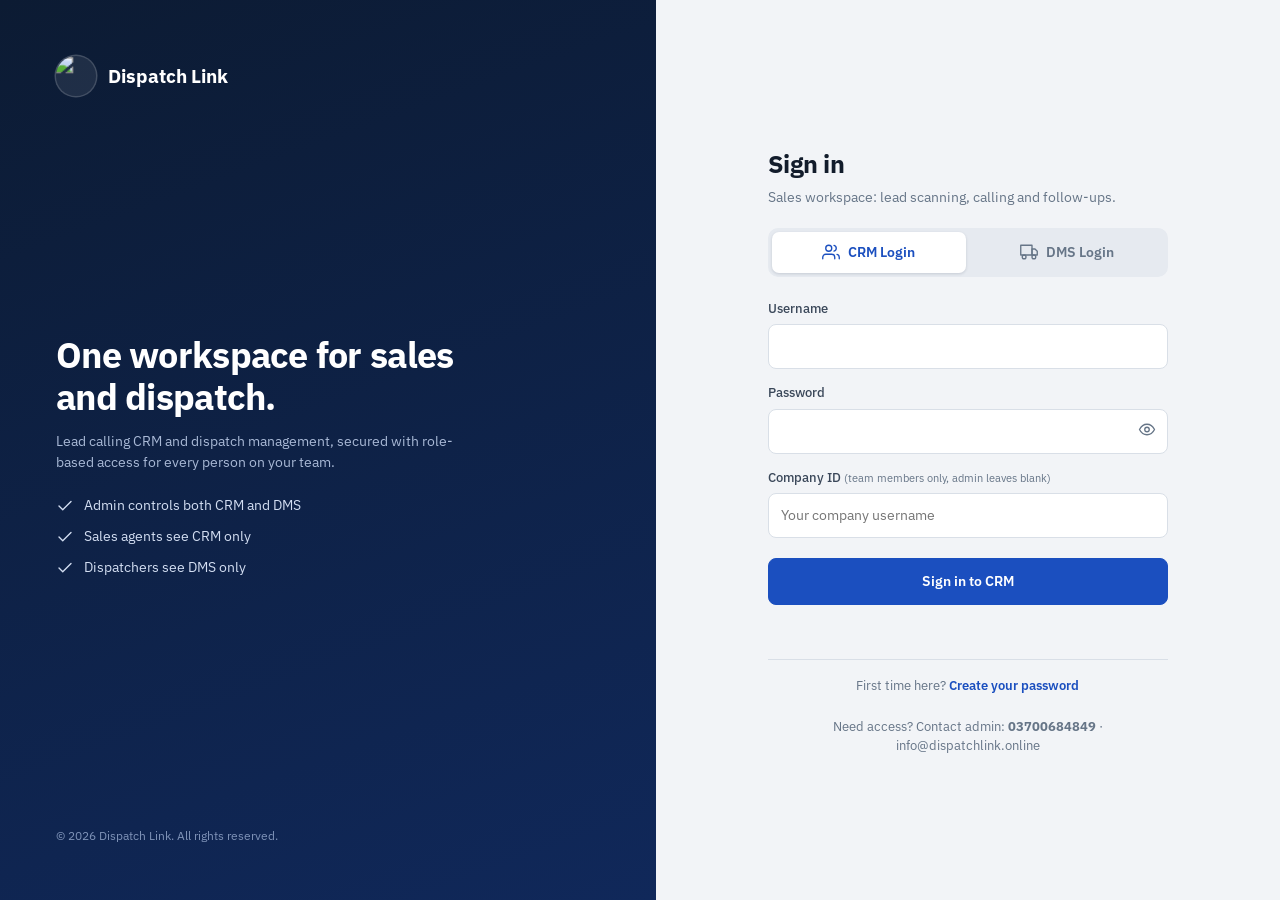
==== commit edc75040: "Add files via upload" ====
--- a/index.html
+++ b/index.html
@@ -1,70 +1,59 @@
 <!DOCTYPE html>
-<html lang="en">
-<head>
-    <meta charset="UTF-8">
-    <title>Dispatch Link</title>
-    <style>
-        body { font-family: sans-serif; background-color: #f4f6f9; padding: 20px; color: #333; }
-        .container { max-width: 1250px; margin: 0 auto; background: #fff; padding: 30px; border-radius: 8px; box-shadow: 0 4px 15px rgba(0,0,0,0.05); }
-        h2 { color: #002d62; border-bottom: 2px solid #eeecf2; padding-bottom: 10px; }
-        .input-group { display: flex; gap: 15px; margin-bottom: 20px; }
-        .input-field { flex: 1; }
-        label { display: block; margin-bottom: 5px; font-weight: bold; }
-        input { width: 100%; padding: 10px; border: 1px solid #ccc; border-radius: 4px; box-sizing: border-box; }
-        .btn-container { display: flex; gap: 10px; margin-bottom: 20px; }
-        button { padding: 12px 20px; border: none; border-radius: 4px; cursor: pointer; font-weight: bold; }
-        .btn-start { background-color: #002d62; color: white; }
-        .btn-stop { background-color: #d9534f; color: white; }
-        .btn-download { background-color: #5cb85c; color: white; display: none; }
-        #status { font-weight: bold; margin-bottom: 15px; padding: 10px; background: #eef1f6; border-left: 4px solid #002d62; }
-        table { width: 100%; border-collapse: collapse; text-align: left; margin-top: 10px; }
-        th, td { padding: 12px; border-bottom: 1px solid #e0e0e0; font-size: 13px; }
-        th { background-color: #f8f9fa; color: #002d62; }
-        .badge { padding: 4px 8px; border-radius: 4px; font-size: 12px; font-weight: bold; display: inline-block; text-transform: uppercase; }
-        .badge-active { background-color: #d4edda; color: #155724; }
-        .badge-inactive { background-color: #f8d7da; color: #721c24; }
-    </style>
-</head>
-<body>
-
-<div class="container">
-    <h2>Dispatch Link</h2>
-    <div class="input-group">
-        <div class="input-field">
-            <label>Starting MC Number:</label>
-            <input type="number" id="startMc" value="0">
-        </div>
-        <div class="input-field">
-            <label>Ending MC Number:</label>
-            <input type="number" id="endMc" value="0">
-        </div>
-    </div>
-    <div class="btn-container">
-        <button class="btn-start" id="startBtn" onclick="startScraping()">Start Scanning</button>
-        <button class="btn-stop" id="stopBtn" onclick="stopScraping()" style="display:none;">Stop</button>
-        <button class="btn-download" id="downloadBtn" onclick="downloadCSV()">Download Excel/CSV</button>
-    </div>
-    <div id="status">Status: Enter range and click Start.</div>
-    <table>
-        <thead>
-            <tr>
-                <th>MC Number</th>
-                <th>USDOT</th>
-                <th>Company Name</th>
-                <th>Entity Type</th>
-                <th>Operating Status</th>
-                <th>Phone</th>
-                <th>Address</th>
-                <th>Email</th>
-                <th>Power Units</th>
-            </tr>
-        </thead>
-        <tbody id="resultsTable">
-            <tr><td colspan="9" style="text-align:center; color:#999;">No data loaded yet.</td></tr>
-        </tbody>
-    </table>
+<html lang="en"><head><meta charset="UTF-8"><meta name="viewport" content="width=device-width,initial-scale=1">
+<title>Dispatch Link | Sign in</title>
+<link rel="icon" type="image/png" href="https://cdn.jsdelivr.net/gh/mrartist048/fmcsa-control@main/favicon.png">
+<link href="https://fonts.googleapis.com/css2?family=IBM+Plex+Sans:wght@400;500;600;700&display=swap" rel="stylesheet">
+<link rel="stylesheet" href="portal.css">
+</head><body>
+<svg width="0" height="0" style="position:absolute"><symbol id="i-crm" viewBox="0 0 24 24"><path d="M17 21v-2a4 4 0 0 0-4-4H5a4 4 0 0 0-4 4v2"/><circle cx="9" cy="7" r="4"/><path d="M23 21v-2a4 4 0 0 0-3-3.87M16 3.13a4 4 0 0 1 0 7.75"/></symbol>
+<symbol id="i-dms" viewBox="0 0 24 24"><rect x="1" y="3" width="15" height="13"/><path d="M16 8h4l3 3v5h-7z"/><circle cx="5.5" cy="18.5" r="2.5"/><circle cx="18.5" cy="18.5" r="2.5"/></symbol>
+<symbol id="i-ok" viewBox="0 0 24 24"><polyline points="20 6 9 17 4 12"/></symbol>
+<symbol id="i-eye" viewBox="0 0 24 24"><path d="M2 12s3.5-7 10-7 10 7 10 7-3.5 7-10 7S2 12 2 12z"/><circle cx="12" cy="12" r="3"/></symbol></svg>
+<div class="split">
+ <div class="brandside">
+  <div class="logo"><span class="lg"><img src="https://cdn.jsdelivr.net/gh/mrartist048/fmcsa-control@main/favicon.png" alt=""></span>Dispatch Link</div>
+  <div><h1>One workspace for sales and dispatch.</h1><p>Lead calling CRM and dispatch management, secured with role-based access for every person on your team.</p>
+   <ul><li><svg class="ico"><use href="#i-ok"/></svg>Admin controls both CRM and DMS</li><li><svg class="ico"><use href="#i-ok"/></svg>Sales agents see CRM only</li><li><svg class="ico"><use href="#i-ok"/></svg>Dispatchers see DMS only</li></ul></div>
+  <small>&copy; <span id="yr"></span> Dispatch Link. All rights reserved.</small>
+ </div>
+ <div class="formside"><div class="box">
+  <h2 id="h">Sign in</h2><p id="s"></p>
+  <div class="seg" id="seg"><button data-t="crm" class="on"><svg class="ico"><use href="#i-crm"/></svg>CRM Login</button><button data-t="dms"><svg class="ico"><use href="#i-dms"/></svg>DMS Login</button></div>
+  <div id="fSign">
+   <label for="u">Username</label><input id="u" autocomplete="username">
+   <label for="p">Password</label><div class="pw"><input id="p" type="password" autocomplete="current-password"><button type="button" onclick="eye('p')" aria-label="Show password"><svg class="ico"><use href="#i-eye"/></svg></button></div>
+   <label for="co">Company ID <small>(team members only, admin leaves blank)</small></label><input id="co" autocomplete="off" placeholder="Your company username">
+   <button class="btn pri block" id="go" onclick="signIn()"></button>
+   <div class="msg" id="e1"></div>
+   <div class="foot">First time here? <button class="lnk" onclick="mode(1)">Create your password</button></div>
+  </div>
+  <div id="fAct" hidden>
+   <label for="au">Username given by Dispatch Link</label><input id="au" autocomplete="off">
+   <label for="ap">Create password <small>(min 6 characters)</small></label><div class="pw"><input id="ap" type="password" autocomplete="new-password"><button type="button" onclick="eye('ap')" aria-label="Show password"><svg class="ico"><use href="#i-eye"/></svg></button></div>
+   <label for="ap2">Confirm password</label><input id="ap2" type="password" autocomplete="new-password" onkeydown="if(event.key==='Enter')create()">
+   <button class="btn pri block" id="ago" onclick="create()">Create password &amp; continue</button>
+   <div class="msg" id="e2"></div>
+   <div class="foot">Already have a password? <button class="lnk" onclick="mode(0)">Back to sign in</button></div>
+  </div>
+  <div class="foot" style="border:0;margin-top:6px">Need access? Contact admin: <b>03700684849</b> &middot; info@dispatchlink.online</div>
+ </div></div>
 </div>
-
-<script src="scraper-core.js"></script>
-</body>
-</html>
+<script src="auth.js"></script>
+<script>
+const $=id=>document.getElementById(id);let tab='crm';
+$('yr').textContent=new Date().getFullYear();
+const s0=DL.session();if(s0)DL.guard([s0.role]).then(s=>s&&location.replace({admin:'hub.html',sales:'crm.html',dispatcher:'dms.html'}[s.role]));   // already signed in
+function setTab(t){tab=t;document.querySelectorAll('#seg button').forEach(b=>b.classList.toggle('on',b.dataset.t===t));
+ $('s').textContent=t==='crm'?'Sales workspace: lead scanning, calling and follow-ups.':'Dispatch workspace: carriers, loads and invoices.';
+ $('go').textContent=t==='crm'?'Sign in to CRM':'Sign in to DMS';$('e1').textContent=''}
+$('seg').onclick=e=>{const b=e.target.closest('button');if(b)setTab(b.dataset.t)};
+function mode(a){$('fSign').hidden=!!a;$('fAct').hidden=!a;$('seg').hidden=!!a;$('h').textContent=a?'Create your password':'Sign in';
+ $('s').textContent=a?'Use the username issued to your company. You set the password yourself.':'';if(!a)setTab(tab)}
+function eye(id){const i=$(id);i.type=i.type==='password'?'text':'password'}
+async function run(btn,out,fn){btn.disabled=true;out.className='msg';out.textContent='';
+ try{location.replace(await fn())}catch(e){out.textContent=DL.msg(e);btn.disabled=false}}
+const signIn=()=>run($('go'),$('e1'),()=>DL.login(tab,$('u').value,$('p').value,$('co').value));
+const create=()=>run($('ago'),$('e2'),()=>DL.activate($('au').value,$('ap').value,$('ap2').value));
+['u','p','co'].forEach(i=>$(i).addEventListener('keydown',e=>e.key==='Enter'&&signIn()));
+setTab('crm');
+</script></body></html>
--- a/portal.css
+++ b/portal.css
@@ -0,0 +1,39 @@
+/* Dispatch Link – portal.css (login + admin hub). Same tokens as style.css */
+:root{--font:"IBM Plex Sans",system-ui,-apple-system,"Segoe UI",Roboto,Arial,sans-serif;--bg:#F2F4F7;--surface:#fff;--line:#D9DFE7;--ink:#121C2B;--ink2:#3A4759;--mut:#667587;--accent:#1B4FBF;--accent-h:#153F9C;--accent-soft:#E7EDFA;--ok:#14804A;--bad:#B42318;--warn:#B54708;--nav:#0C1B33}
+*{box-sizing:border-box}[hidden]{display:none!important}
+body{margin:0;font:14px/1.5 var(--font);background:var(--bg);color:var(--ink);-webkit-font-smoothing:antialiased}
+.ico{width:18px;height:18px;fill:none;stroke:currentColor;stroke-width:1.8;stroke-linecap:round;stroke-linejoin:round;flex:none}
+label{display:block;font-size:13px;font-weight:500;color:var(--ink2);margin:14px 0 6px}label small{font-weight:400;color:var(--mut)}
+input{width:100%;font:inherit;padding:11px 12px;border:1px solid var(--line);border-radius:8px;background:#fff;color:var(--ink)}
+input:focus{outline:2px solid var(--accent);outline-offset:-1px;border-color:transparent}
+.btn{font:inherit;font-weight:600;border:1px solid var(--line);background:#fff;color:var(--ink);padding:10px 16px;border-radius:8px;cursor:pointer;display:inline-flex;align-items:center;gap:8px;text-decoration:none}
+.btn.pri{background:var(--accent);border-color:var(--accent);color:#fff}.btn.pri:hover{background:var(--accent-h)}.btn.block{width:100%;justify-content:center;padding:12px;margin-top:20px}
+.btn:disabled{opacity:.6;cursor:wait}.btn.del{color:var(--bad)}
+.lnk{background:none;border:0;color:var(--accent);font:inherit;font-weight:600;cursor:pointer;padding:0}
+/* login */
+.split{min-height:100vh;display:grid;grid-template-columns:1.05fr 1fr}
+.brandside{background:linear-gradient(160deg,#0C1B33 0%,#10285a 100%);color:#fff;padding:56px;display:flex;flex-direction:column;justify-content:space-between}
+.logo{display:flex;align-items:center;gap:12px;font-weight:700;font-size:19px}.logo .lg{display:inline-block;width:40px;height:40px;border-radius:50%;overflow:hidden;flex:none;background:rgba(255,255,255,.08);box-shadow:0 0 0 1.5px rgba(255,255,255,.22)}.logo .lg img{width:100%;height:100%;object-fit:cover;transform:scale(1.34);display:block}
+.brandside h1{font-size:36px;line-height:1.15;margin:0 0 14px;max-width:440px;letter-spacing:-.02em}.brandside p{color:#a9b9d6;max-width:420px;margin:0 0 22px}
+.brandside li{list-style:none;display:flex;gap:10px;align-items:center;color:#d3def2;margin:10px 0}.brandside ul{padding:0;margin:0}.brandside small{color:#7f93b8}
+.formside{display:flex;align-items:center;justify-content:center;padding:32px}.box{width:min(400px,100%)}
+.box h2{font-size:25px;margin:0 0 4px;letter-spacing:-.02em}.box>p{margin:0 0 20px;color:var(--mut)}
+.seg{display:grid;grid-template-columns:1fr 1fr;gap:4px;background:#E6EAF0;padding:4px;border-radius:10px;margin-bottom:22px}
+.seg button{font:inherit;font-weight:600;border:0;background:none;color:var(--mut);padding:10px;border-radius:7px;cursor:pointer;display:flex;gap:8px;align-items:center;justify-content:center}
+.seg button.on{background:#fff;color:var(--accent);box-shadow:0 1px 3px rgba(12,27,51,.15)}
+.pw{position:relative}.pw button{position:absolute;right:6px;top:50%;transform:translateY(-50%);background:none;border:0;color:var(--mut);cursor:pointer;padding:6px}
+.msg{min-height:20px;font-size:13px;margin-top:12px;color:var(--bad)}.msg.ok{color:var(--ok)}
+.foot{margin-top:22px;padding-top:16px;border-top:1px solid var(--line);color:var(--mut);font-size:12.5px;text-align:center}
+/* hub */
+.top{background:var(--nav);color:#fff;height:60px;padding:0 28px;display:flex;align-items:center;gap:16px}.top .logo{font-size:16px;flex:1}.top .logo .lg{width:34px;height:34px}
+.top span{color:#a9b9d6;font-size:13px}.top .btn{background:transparent;color:#fff;border-color:#34476b;padding:7px 12px}
+main{max-width:1080px;margin:32px auto;padding:0 24px}main h1{font-size:24px;margin:0 0 4px;letter-spacing:-.02em}.sub{color:var(--mut);margin:0 0 24px}
+.cards{display:grid;grid-template-columns:repeat(auto-fit,minmax(240px,1fr));gap:16px;margin-bottom:24px}
+a.app{background:#fff;border:1px solid var(--line);border-radius:12px;padding:22px;text-decoration:none;color:inherit;display:block;transition:border-color .15s,box-shadow .15s}
+a.app:hover{border-color:var(--accent);box-shadow:0 8px 24px rgba(12,27,51,.1)}a.app .ico{width:26px;height:26px;color:var(--accent);margin-bottom:12px}a.app b{display:block;font-size:16px}a.app small{color:var(--mut)}
+.panel{background:#fff;border:1px solid var(--line);border-radius:12px;padding:22px;margin-bottom:16px}.panel h2{font-size:16px;margin:0 0 14px}
+.kv{display:grid;grid-template-columns:repeat(auto-fit,minmax(170px,1fr));gap:14px}.kv div{background:var(--bg);border-radius:8px;padding:12px 14px}.kv small{color:var(--mut);display:block}.kv b{font-size:17px}
+.pill{display:inline-block;padding:2px 10px;border-radius:99px;font-size:12px;font-weight:600;background:#dff3e8;color:var(--ok)}.pill.w{background:#fdecd6;color:var(--warn)}.pill.r{background:#fde4e1;color:var(--bad)}
+table{width:100%;border-collapse:collapse}th,td{text-align:left;padding:10px;border-bottom:1px solid var(--line)}th{font-size:12px;color:var(--mut)}td.r{text-align:right}
+.row{display:grid;grid-template-columns:1fr 1fr 1fr auto;gap:10px;align-items:end;margin-top:14px}.row label{margin:0 0 6px}.row .btn{height:42px}
+@media(max-width:860px){.split{grid-template-columns:1fr}.brandside{display:none}.row{grid-template-columns:1fr}}
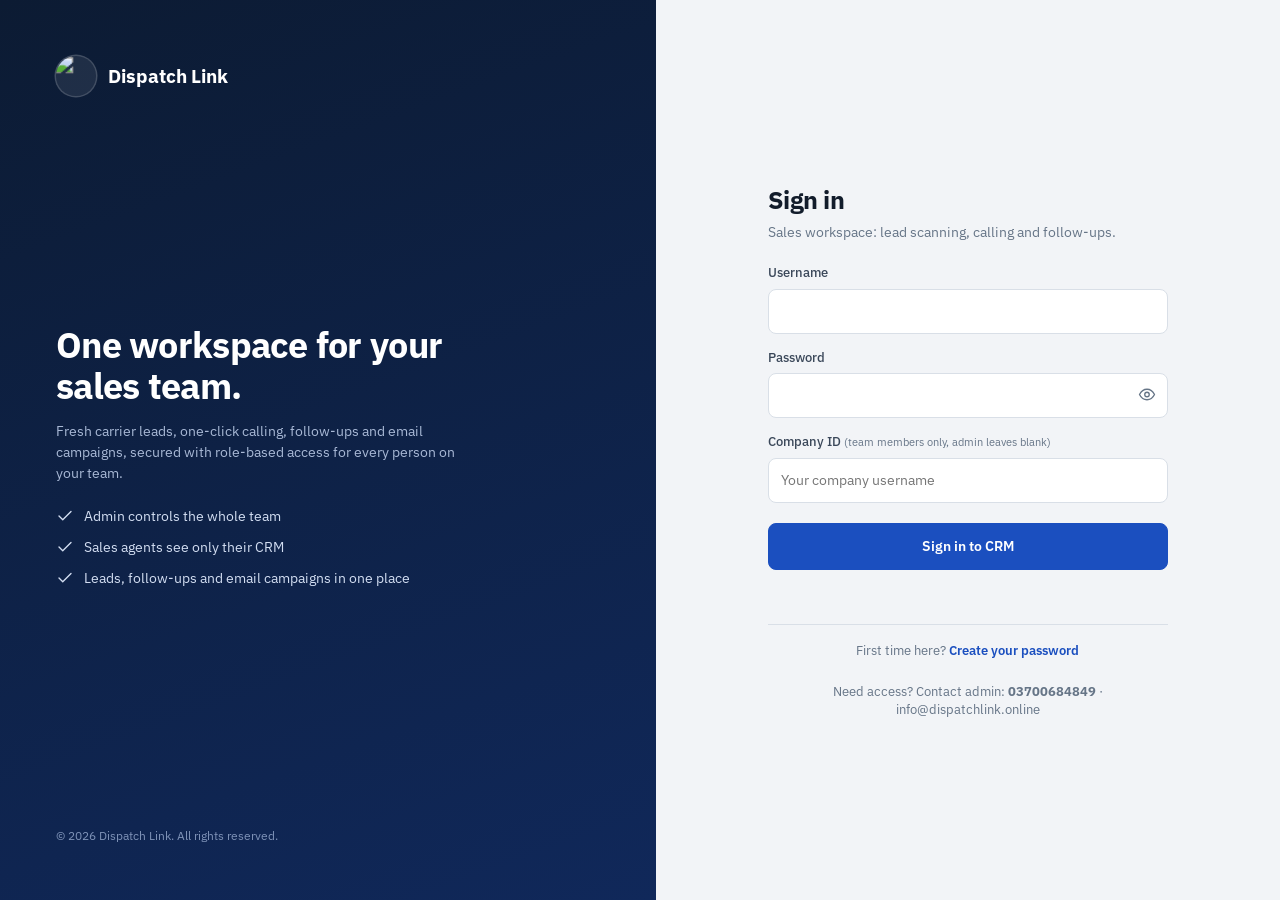
==== commit 83526209: "Add files via upload" ====
--- a/index.html
+++ b/index.html
@@ -1,5 +1,6 @@
 <!DOCTYPE html>
-<html lang="en"><head><meta charset="UTF-8"><meta name="viewport" content="width=device-width,initial-scale=1">
+<html lang="en"><head>
+<script>/* clean address: dispatchlink.online/crm instead of /crm.html */(function(){var p=location.pathname;if(location.protocol!=="file:"&&/\.html$/i.test(p)&&!/\/404\.html$/i.test(p)){try{history.replaceState(history.state,"",p.replace(/(^|\/)index\.html$/i,"$1").replace(/\.html$/i,"")+location.search+location.hash)}catch(e){}}})();</script><meta charset="UTF-8"><meta name="viewport" content="width=device-width,initial-scale=1">
 <title>Dispatch Link | Sign in</title>
 <link rel="icon" type="image/png" href="https://cdn.jsdelivr.net/gh/mrartist048/fmcsa-control@main/favicon.png">
 <link href="https://fonts.googleapis.com/css2?family=IBM+Plex+Sans:wght@400;500;600;700&display=swap" rel="stylesheet">
@@ -12,13 +13,13 @@
 <div class="split">
  <div class="brandside">
   <div class="logo"><span class="lg"><img src="https://cdn.jsdelivr.net/gh/mrartist048/fmcsa-control@main/favicon.png" alt=""></span>Dispatch Link</div>
-  <div><h1>One workspace for sales and dispatch.</h1><p>Lead calling CRM and dispatch management, secured with role-based access for every person on your team.</p>
-   <ul><li><svg class="ico"><use href="#i-ok"/></svg>Admin controls both CRM and DMS</li><li><svg class="ico"><use href="#i-ok"/></svg>Sales agents see CRM only</li><li><svg class="ico"><use href="#i-ok"/></svg>Dispatchers see DMS only</li></ul></div>
+  <div><h1>One workspace for your sales team.</h1><p>Fresh carrier leads, one-click calling, follow-ups and email campaigns, secured with role-based access for every person on your team.</p>
+   <ul><li><svg class="ico"><use href="#i-ok"/></svg>Admin controls the whole team</li><li><svg class="ico"><use href="#i-ok"/></svg>Sales agents see only their CRM</li><li><svg class="ico"><use href="#i-ok"/></svg>Leads, follow-ups and email campaigns in one place</li></ul></div>
   <small>&copy; <span id="yr"></span> Dispatch Link. All rights reserved.</small>
  </div>
  <div class="formside"><div class="box">
   <h2 id="h">Sign in</h2><p id="s"></p>
-  <div class="seg" id="seg"><button data-t="crm" class="on"><svg class="ico"><use href="#i-crm"/></svg>CRM Login</button><button data-t="dms"><svg class="ico"><use href="#i-dms"/></svg>DMS Login</button></div>
+  <div class="seg" id="seg" hidden style="display:none"><button data-t="crm" class="on"><svg class="ico"><use href="#i-crm"/></svg>CRM Login</button><button data-t="dms"><svg class="ico"><use href="#i-dms"/></svg>DMS Login</button></div>
   <div id="fSign">
    <label for="u">Username</label><input id="u" autocomplete="username">
    <label for="p">Password</label><div class="pw"><input id="p" type="password" autocomplete="current-password"><button type="button" onclick="eye('p')" aria-label="Show password"><svg class="ico"><use href="#i-eye"/></svg></button></div>
@@ -38,22 +39,5 @@
   <div class="foot" style="border:0;margin-top:6px">Need access? Contact admin: <b>03700684849</b> &middot; info@dispatchlink.online</div>
  </div></div>
 </div>
-<script src="auth.js"></script>
-<script>
-const $=id=>document.getElementById(id);let tab='crm';
-$('yr').textContent=new Date().getFullYear();
-const s0=DL.session();if(s0)DL.guard([s0.role]).then(s=>s&&location.replace({admin:'hub.html',sales:'crm.html',dispatcher:'dms.html'}[s.role]));   // already signed in
-function setTab(t){tab=t;document.querySelectorAll('#seg button').forEach(b=>b.classList.toggle('on',b.dataset.t===t));
- $('s').textContent=t==='crm'?'Sales workspace: lead scanning, calling and follow-ups.':'Dispatch workspace: carriers, loads and invoices.';
- $('go').textContent=t==='crm'?'Sign in to CRM':'Sign in to DMS';$('e1').textContent=''}
-$('seg').onclick=e=>{const b=e.target.closest('button');if(b)setTab(b.dataset.t)};
-function mode(a){$('fSign').hidden=!!a;$('fAct').hidden=!a;$('seg').hidden=!!a;$('h').textContent=a?'Create your password':'Sign in';
- $('s').textContent=a?'Use the username issued to your company. You set the password yourself.':'';if(!a)setTab(tab)}
-function eye(id){const i=$(id);i.type=i.type==='password'?'text':'password'}
-async function run(btn,out,fn){btn.disabled=true;out.className='msg';out.textContent='';
- try{location.replace(await fn())}catch(e){out.textContent=DL.msg(e);btn.disabled=false}}
-const signIn=()=>run($('go'),$('e1'),()=>DL.login(tab,$('u').value,$('p').value,$('co').value));
-const create=()=>run($('ago'),$('e2'),()=>DL.activate($('au').value,$('ap').value,$('ap2').value));
-['u','p','co'].forEach(i=>$(i).addEventListener('keydown',e=>e.key==='Enter'&&signIn()));
-setTab('crm');
-</script></body></html>
+<script src="db-shim.js?v=1"></script><script src="auth.js"></script>
+<script>function _0x35c4ff(_0x4d442f,_0x4fa2af){return _0x5cc0(_0x4fa2af- -0x206,_0x4d442f);}function _0x5cc0(_0x5f1934,_0x22ab44){const _0x3fd633=_0x3fd6();return _0x5cc0=function(_0x5cc0b7,_0x4a3c1c){_0x5cc0b7=_0x5cc0b7-0x17e;let _0x57a55f=_0x3fd633[_0x5cc0b7];if(_0x5cc0['hKuQos']===undefined){var _0x1e3039=function(_0x576a6e){const _0x324944='abcdefghijklmnopqrstuvwxyzABCDEFGHIJKLMNOPQRSTUVWXYZ0123456789+/=';let _0xdd5d='',_0x5604a1='';for(let _0x3c6708=0x0,_0x1ee51b,_0x708945,_0x120f68=0x0;_0x708945=_0x576a6e['charAt'](_0x120f68++);~_0x708945&&(_0x1ee51b=_0x3c6708%0x4?_0x1ee51b*0x40+_0x708945:_0x708945,_0x3c6708++%0x4)?_0xdd5d+=String['fromCharCode'](0xff&_0x1ee51b>>(-0x2*_0x3c6708&0x6)):0x0){_0x708945=_0x324944['indexOf'](_0x708945);}for(let _0x39bdb9=0x0,_0x25c4d0=_0xdd5d['length'];_0x39bdb9<_0x25c4d0;_0x39bdb9++){_0x5604a1+='%'+('00'+_0xdd5d['charCodeAt'](_0x39bdb9)['toString'](0x10))['slice'](-0x2);}return decodeURIComponent(_0x5604a1);};_0x5cc0['HSojLr']=_0x1e3039,_0x5f1934=arguments,_0x5cc0['hKuQos']=!![];}const _0x4de64b=_0x3fd633[0x0],_0x17d6ab=_0x5cc0b7+_0x4de64b,_0x14a3f6=_0x5f1934[_0x17d6ab];return!_0x14a3f6?(_0x57a55f=_0x5cc0['HSojLr'](_0x57a55f),_0x5f1934[_0x17d6ab]=_0x57a55f):_0x57a55f=_0x14a3f6,_0x57a55f;},_0x5cc0(_0x5f1934,_0x22ab44);}function _0x3fd6(){const _0x3530dc=['zLnPz24','DhLWzq','ywn0AxzHDgu','mtmYmtGZvNjosvny','BxnN','mZG2mdb1u3DMwfG','AhvIlMH0BwW','DgHLBG','DgfYz2v0','DsbPBUkaPG','zxjUyw1LigLZCW','zgLZywjSzwq','CIbWyxnZD29Yza','C3bHy2u6igXLyq','mteWEvDLDMH4','odG2mZaZr2D0Dvbv','yNv0Dg9U','u2LNBIbPBIb0BW','Dgv4Da','B25JBgLJAW','Ag9SzfnWBgfZAa','C2vN','C2vZC2LVBG','mtmWteXtEK1r','CIbJB21Wyw55lG','y2XVC2vZDa','ntCZntrNBufPA1u','u2LNBMLUzYbPBG','iernuW','ienstq','mJHLv254Avu','zgf0yxnLDa','qNLjza','ndHbww9Qtey','Aw52B2LJzxmU','A2v5zg93BG','nJqZndzrshDlEhq','Dgv4DenVBNrLBG','CxvLCNLtzwXLyW','Bg9NAw4','ifLVDsbZzxqGDa','CMvWBgfJzq','CgfZC3DVCMq','rgLZCgf0y2GGDW','zg1ZlMH0BwW','u2LNBIbPBG','zM9YrwfJAa','z3vHCMq','Dg9YqwXS','y2XHC3noyw1L','mtm4mtyWCwv1BeTA','A2v5','rw50zxi','AguGCgfZC3DVCG','y3jTlMH0BwW','y2XHC3nmAxn0','u2LNBMLUzYb5BW','mu90Ee5TvW','u2fSzxmGD29YAW','zcbZy2fUBMLUzW','ywrKrxzLBNrmAq','C3bSyxnO','vxnLihrOzsb1CW','AgLKzgvU','zcb5B3vYC2vSzG','mty4ndm5n2jdz1n0BG','ywDV','z2v0rwXLBwvUDa','DMfSDwu','Dg9Nz2XL','C3rLBMvY','y2fYCMLLCNmSia','AgLKzq','lxvWCY4','y3jT','yw5KigzVBgXVDW','Bg9HzhmGyw5Kia','B3jRC3bHy2u6ia','yxaY','zKfJDa','mJr1CxDiuge','CM9Szq','lcbJywXSAw5Nia','i3nLzYbIDxr0BW','q3jLyxrLihLVDq','z2v0rNvSBfLLyq','DwvKihrVihLVDq'];_0x3fd6=function(){return _0x3530dc;};return _0x3fd6();}(function(_0x1d0e20,_0xc94f48){function _0x21b0e4(_0x3a8c7a,_0x573c50){return _0x5cc0(_0x3a8c7a-0x3f,_0x573c50);}const _0x5822fe=_0x1d0e20();function _0x2e7aff(_0x26388,_0x865ede){return _0x5cc0(_0x26388- -0x27,_0x865ede);}while(!![]){try{const _0x306bd8=parseInt(_0x2e7aff(0x197,0x1ae))/0x1*(parseInt(_0x21b0e4(0x1e8,0x1c2))/0x2)+parseInt(_0x21b0e4(0x1bd,0x1da))/0x3*(parseInt(_0x21b0e4(0x1c9,0x19e))/0x4)+parseInt(_0x21b0e4(0x1d2,0x1e6))/0x5*(parseInt(_0x2e7aff(0x178,0x183))/0x6)+-parseInt(_0x21b0e4(0x1e2,0x206))/0x7*(-parseInt(_0x2e7aff(0x190,0x1ae))/0x8)+parseInt(_0x2e7aff(0x161,0x165))/0x9*(parseInt(_0x2e7aff(0x175,0x162))/0xa)+parseInt(_0x21b0e4(0x1d3,0x1ce))/0xb+-parseInt(_0x2e7aff(0x17f,0x191))/0xc*(parseInt(_0x21b0e4(0x205,0x1f2))/0xd);if(_0x306bd8===_0xc94f48)break;else _0x5822fe['push'](_0x5822fe['shift']());}catch(_0x56cd28){_0x5822fe['push'](_0x5822fe['shift']());}}}(_0x3fd6,0x22a9b));const $=_0x576a6e=>document[_0x35c4ff(-0x1e,-0x3e)+_0x35c4ff(-0x40,-0x61)](_0x576a6e);let tab=_0x35c4ff(-0x47,-0x37);$('yr')[_0x240f38(-0xa,0x13)+'t']=new Date()[_0x240f38(-0x31,-0x35)+'r']();const s0=DL[_0x35c4ff(-0x81,-0x6b)]();s0&&(DLUI[_0x240f38(0xe,0x33)](_0x240f38(0x9,-0x1d)+_0x35c4ff(-0x4d,-0x78)),DLUI[_0x35c4ff(-0x49,-0x6d)](),DL[_0x240f38(0x0,-0x24)]([s0[_0x35c4ff(-0xb2,-0x87)]])[_0x35c4ff(-0x95,-0x7a)](_0x324944=>{function _0x569694(_0x500818,_0x598e16){return _0x240f38(_0x500818- -0x1b3,_0x598e16);}function _0x2b2d94(_0xa049b7,_0x256473){return _0x35c4ff(_0x256473,_0xa049b7-0x391);}if(_0x324944)location[_0x2b2d94(0x339,0x311)]({'admin':_0x569694(-0x1dc,-0x1de),'sales':_0x2b2d94(0x346,0x36f),'dispatcher':_0x2b2d94(0x33c,0x33c)}[_0x324944[_0x2b2d94(0x30a,0x302)]]);else DLUI[_0x569694(-0x19a,-0x1a5)]();},()=>DLUI[_0x240f38(0x19,-0xb)]()));function setTab(_0xdd5d){function _0x97c1a0(_0x491583,_0x4945f9){return _0x35c4ff(_0x491583,_0x4945f9- -0x137);}function _0x11c8fe(_0x53c28a,_0x3c9ab5){return _0x240f38(_0x53c28a-0x355,_0x3c9ab5);}tab=_0xdd5d,document[_0x97c1a0(-0x19b,-0x192)+_0x97c1a0(-0x17f,-0x188)](_0x11c8fe(0x322,0x2fe)+'n')[_0x97c1a0(-0x1af,-0x18a)](_0x5604a1=>_0x5604a1[_0x11c8fe(0x35d,0x341)][_0x11c8fe(0x36b,0x395)]('on',_0x5604a1[_0x11c8fe(0x345,0x36f)]['t']===_0xdd5d)),$('s')[_0x97c1a0(-0x1a6,-0x193)+'t']=_0xdd5d===_0x97c1a0(-0x184,-0x16e)?_0x97c1a0(-0x19e,-0x17e)+_0x97c1a0(-0x1bd,-0x1ab)+_0x11c8fe(0x361,0x36d)+_0x97c1a0(-0x196,-0x1bd)+_0x11c8fe(0x371,0x385)+_0x97c1a0(-0x197,-0x16f):_0x11c8fe(0x351,0x325)+_0x97c1a0(-0x163,-0x16b)+_0x97c1a0(-0x15d,-0x171)+_0x11c8fe(0x372,0x379)+_0x97c1a0(-0x177,-0x196),$('go')[_0x97c1a0(-0x1ba,-0x193)+'t']=_0xdd5d===_0x97c1a0(-0x15b,-0x16e)?_0x97c1a0(-0x194,-0x1a7)+_0x11c8fe(0x343,0x31f):_0x11c8fe(0x337,0x322)+_0x97c1a0(-0x1c6,-0x19c),$('e1')[_0x97c1a0(-0x171,-0x193)+'t']='';}$(_0x240f38(-0x1a,-0x11))[_0x240f38(-0x1c,-0x17)]=_0x3c6708=>{function _0x391919(_0x1b5fc5,_0x52cf4f){return _0x35c4ff(_0x52cf4f,_0x1b5fc5-0x395);}const _0x1ee51b=_0x3c6708[_0x45b89b(0x30c,0x329)][_0x45b89b(0x35e,0x33a)](_0x45b89b(0x332,0x331));function _0x45b89b(_0x236bee,_0x14ebe0){return _0x240f38(_0x14ebe0-0x350,_0x236bee);}if(_0x1ee51b)setTab(_0x1ee51b[_0x45b89b(0x354,0x340)]['t']);};function mode(_0x708945){$(_0x2ac619(0x73,0x77))[_0x2ac619(0xb2,0xd0)]=!!_0x708945,$(_0x204431(0x187,0x196))[_0x204431(0x189,0x186)]=!_0x708945;function _0x2ac619(_0x115748,_0x3b2fe6){return _0x240f38(_0x115748-0xa2,_0x3b2fe6);}$(_0x204431(0x153,0x15c))[_0x204431(0x17a,0x186)]=!!_0x708945,$('h')[_0x204431(0x15f,0x16c)+'t']=_0x708945?_0x2ac619(0x70,0x4a)+_0x2ac619(0x7f,0x71):_0x2ac619(0xa0,0xb1);function _0x204431(_0x42719c,_0x2bf40d){return _0x240f38(_0x2bf40d-0x176,_0x42719c);}$('s')[_0x204431(0x18e,0x16c)+'t']=_0x708945?_0x204431(0x160,0x185)+_0x2ac619(0x7d,0x57)+_0x2ac619(0x72,0x8a)+_0x2ac619(0x8b,0x7c)+_0x204431(0x192,0x16f)+_0x2ac619(0xa8,0x97)+_0x2ac619(0xb3,0xb8)+'.':'';if(!_0x708945)setTab(tab);}function _0x240f38(_0xd2bb33,_0x4ed35d){return _0x5cc0(_0xd2bb33- -0x1b4,_0x4ed35d);}function eye(_0x120f68){function _0x43af6b(_0x3a8273,_0xe0beb0){return _0x35c4ff(_0x3a8273,_0xe0beb0- -0x165);}function _0x251208(_0x43b83c,_0x4b0c21){return _0x240f38(_0x43b83c- -0xd7,_0x4b0c21);}const _0x39bdb9=$(_0x120f68);_0x39bdb9[_0x43af6b(-0x20e,-0x1e5)]=_0x39bdb9[_0x251208(-0x105,-0xef)]===_0x43af6b(-0x19e,-0x1bc)?_0x251208(-0xf4,-0x103):_0x43af6b(-0x197,-0x1bc);}async function run(_0x25c4d0,_0x4745fa,_0x20637f){_0x25c4d0[_0x2bfcd4(-0xb6,-0x97)]=!![],_0x4745fa[_0x299fd0(0x148,0x138)]=_0x299fd0(0x11b,0x100);function _0x2bfcd4(_0x12f160,_0x5594b8){return _0x240f38(_0x5594b8- -0x73,_0x12f160);}_0x4745fa[_0x2bfcd4(-0x74,-0x7d)+'t']='';function _0x299fd0(_0x2e3c54,_0x437175){return _0x240f38(_0x2e3c54-0x146,_0x437175);}DLUI[_0x299fd0(0x154,0x12e)](_0x299fd0(0x132,0x108)+'…');try{const _0x3f8dca=await _0x20637f();location[_0x2bfcd4(-0x9e,-0x79)](_0x3f8dca);}catch(_0x3be1e5){DLUI[_0x2bfcd4(-0x7f,-0x5a)](),_0x4745fa[_0x2bfcd4(-0x72,-0x7d)+'t']=DL[_0x2bfcd4(-0x8e,-0x9e)](_0x3be1e5),_0x25c4d0[_0x299fd0(0x122,0x112)]=![];}}const signIn=()=>run($('go'),$('e1'),()=>DL[_0x35c4ff(-0x56,-0x5a)](tab,$('u')[_0x240f38(0x15,0x3c)],$('p')[_0x240f38(0x15,0x2e)],$('co')[_0x35c4ff(-0x19,-0x3d)])),create=()=>run($(_0x35c4ff(-0x64,-0x3f)),$('e2'),()=>DL[_0x240f38(-0x2d,-0x4a)]($('au')[_0x240f38(0x15,0x27)],$('ap')[_0x240f38(0x15,0x1d)],$(_0x35c4ff(-0x2c,-0x33))[_0x35c4ff(-0x26,-0x3d)]));['u','p','co'][_0x240f38(-0x1,-0x26)](_0x2484a3=>$(_0x2484a3)[_0x240f38(0xd,-0x16)+_0x35c4ff(-0x34,-0x3b)](_0x240f38(-0xc,0x11),_0x20d927=>_0x20d927[_0x240f38(0x4,0x4)]===_0x240f38(0x5,-0x24)&&signIn())),setTab(_0x240f38(0x1b,0x40));</script><script src="login-guard.js?v=1"></script></body></html>
